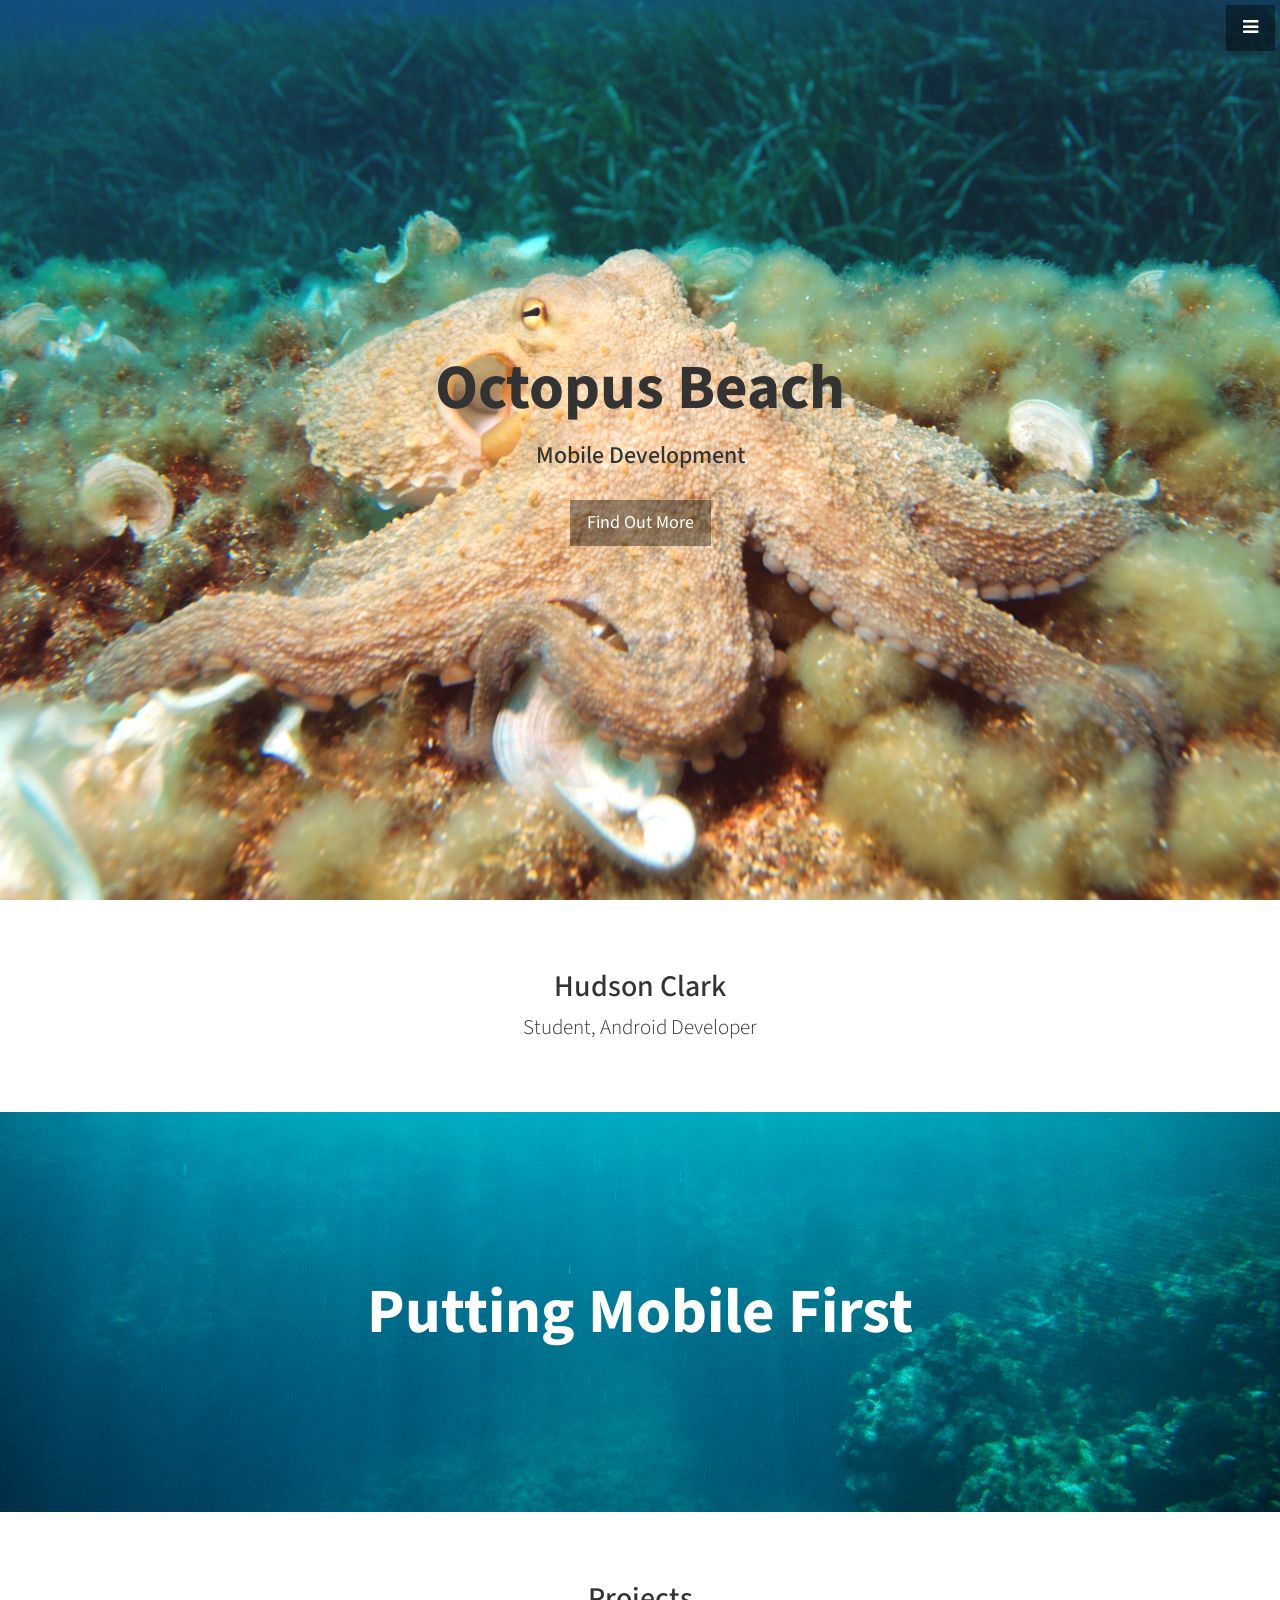
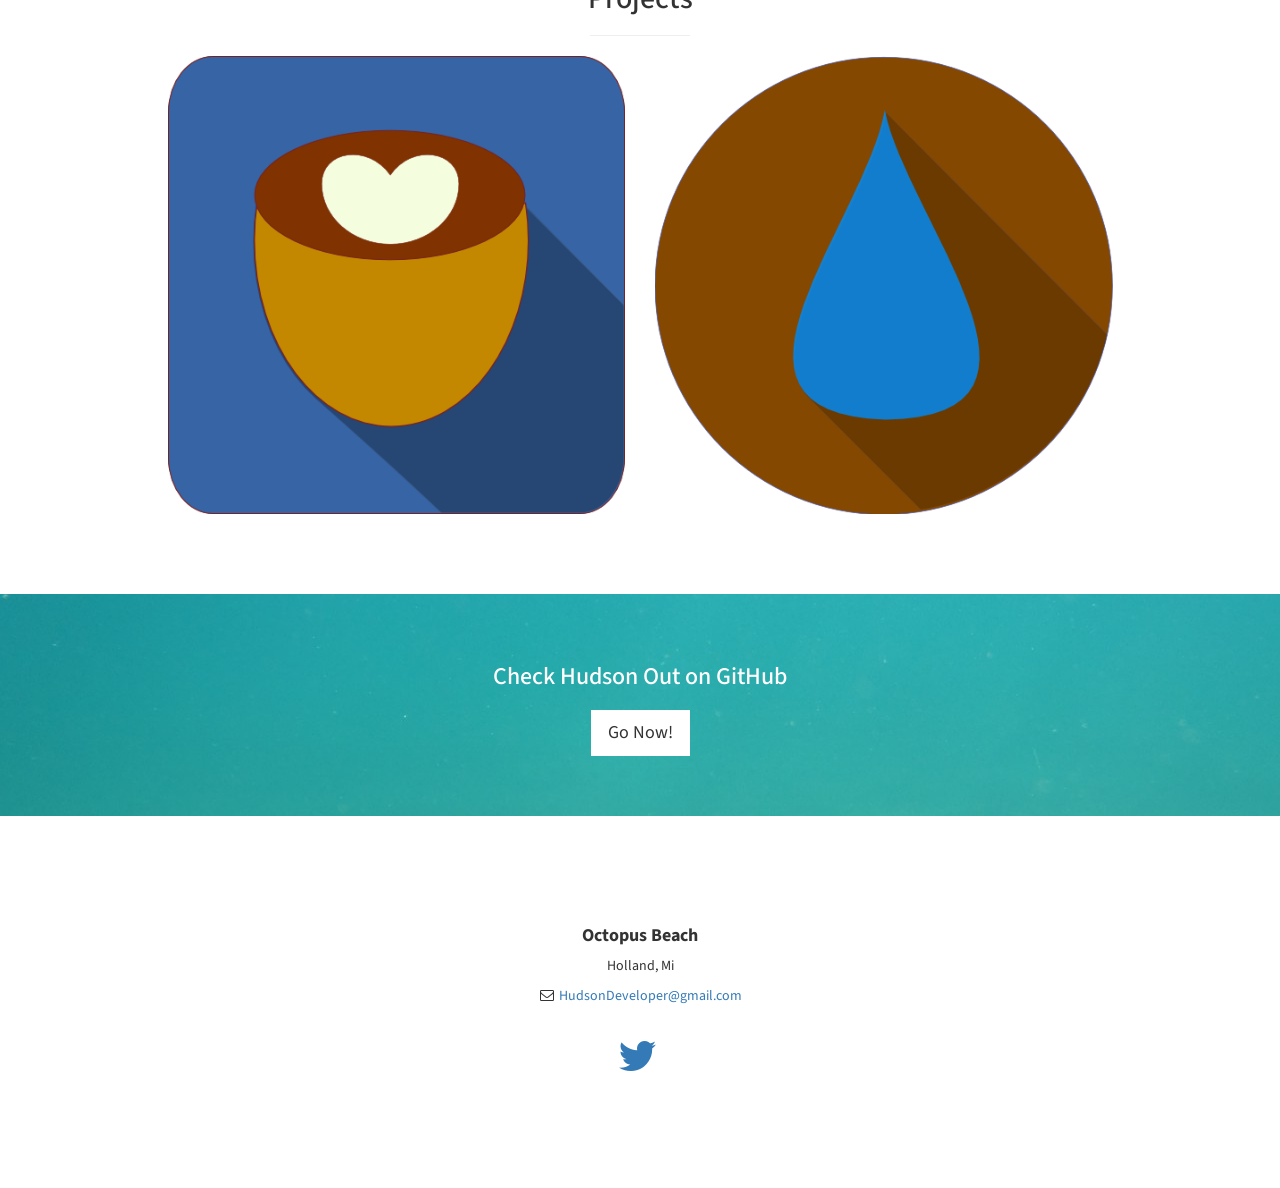
==== index.html @ 4fdb9363 "changed files" ====
<!DOCTYPE html>
<html lang="en">

<head>

    <meta charset="utf-8">
    <meta http-equiv="X-UA-Compatible" content="IE=edge">
    <meta name="viewport" content="width=device-width, initial-scale=1">
    <meta name="description" content="">
    <meta name="author" content="">

    <title>Octopus Beach</title>

    <!-- Bootstrap Core CSS -->
    <link href="css/bootstrap.min.css" rel="stylesheet">

    <!-- Custom CSS -->
    <link href="css/stylish-portfolio.css" rel="stylesheet">

    <!-- Custom Fonts -->
    <link href="font-awesome/css/font-awesome.min.css" rel="stylesheet" type="text/css">
    <link href="http://fonts.googleapis.com/css?family=Source+Sans+Pro:300,400,700,300italic,400italic,700italic" rel="stylesheet" type="text/css">

    <!-- HTML5 Shim and Respond.js IE8 support of HTML5 elements and media queries -->
    <!-- WARNING: Respond.js doesn't work if you view the page via file:// -->
    <!--[if lt IE 9]>
        <script src="https://oss.maxcdn.com/libs/html5shiv/3.7.0/html5shiv.js"></script>
        <script src="https://oss.maxcdn.com/libs/respond.js/1.4.2/respond.min.js"></script>
    <![endif]-->

</head>

<body>

    <!-- Navigation -->
    <a id="menu-toggle" href="#" class="btn btn-dark btn-lg toggle"><i class="fa fa-bars"></i></a>
    <nav id="sidebar-wrapper">
        <ul class="sidebar-nav">
            <a id="menu-close" href="#" class="btn btn-light btn-lg pull-right toggle"><i class="fa fa-times"></i></a>
            <li class="sidebar-brand">
                <a href="#top"  onclick = $("#menu-close").click(); >Octopus Beach</a>
            </li>
            <li>
                <a href="#top" onclick = $("#menu-close").click(); >Home</a>
            </li>
            <li>
                <a href="#about" onclick = $("#menu-close").click(); >About</a>
            </li>
            <li>
                <a href="#portfolio" onclick = $("#menu-close").click(); >Projects</a>
            </li>
            <li>
                <a href="#contact" onclick = $("#menu-close").click(); >Contact</a>
            </li>
        </ul>
    </nav>

    <!-- Header -->
    <header id="top" class="header">
        <div class="text-vertical-center">
            <h1>Octopus Beach</h1>
            <h3>Mobile Development</h3>
            <br>
            <a href="#about" class="btn btn-dark btn-lg">Find Out More</a>
        </div>
    </header>

    <!-- About -->
    <section id="about" class="about">
        <div class="container">
            <div class="row">
                <div class="col-lg-12 text-center">
                    <h2>Hudson Clark</h2>
                    <p class="lead">Student, Android Developer</p>
                </div>
            </div>
            <!-- /.row -->
        </div>
        <!-- /.container -->
    </section>

    <!-- Callout -->
    <aside class="callout">
        <div class="text-vertical-center">
            <h1>Putting Mobile First</h1>
        </div>
    </aside>

    <!-- Portfolio -->
    <section id="portfolio" class="portfolio">
        <div class="container">
            <div class="row">
                <div class="col-lg-10 col-lg-offset-1 text-center">
                    <h2>Projects</h2>
                    <hr class="small">
                    <div class="row">
                        <div class="col-md-6">
                            <div class="portfolio-item">
                                <a href="#">
                                    <img class="img-portfolio img-responsive" src="img/hires.png">
                                </a>
                            </div>
                        </div>
                        <div class="col-md-6">
                            <div class="portfolio-item">
                                <a href="#">
                                    <img class="img-portfolio img-responsive" src="img/pop_hires.png">
                                </a>
                            </div>
                        </div>
                    </div>
                </div>
            </div>
        </div>
    </section>

    <!-- Call to Action -->
    <aside class="call-to-action bg-primary">
        <div class="container">
            <div class="row">
                <div class="col-lg-12 text-center">
                    <h3>Check Hudson Out on GitHub</h3>
                    <a href="http://github.com/hudson49423" class="btn btn-lg btn-light">Go Now!</a>
                </div>
            </div>
        </div>
    </aside>

    <!-- Footer -->
    <footer>
        <div class="container">
            <div class="row">
                <div class="col-lg-10 col-lg-offset-1 text-center">
                    <h4><strong>Octopus Beach</strong>
                    </h4>
                    <p>Holland, Mi</p>
                    <ul class="list-unstyled">
                        <li><i class="fa fa-envelope-o fa-fw"></i>  <a href="mailto:hudsondeveloper@gmail.com">HudsonDeveloper@gmail.com</a>
                        </li>
                    </ul>
                    <br>
                    <ul class="list-inline">
                        <li>
                            <a href="#"><i class="fa fa-twitter fa-fw fa-3x"></i></a>
                        </li>
                    </ul>
                </div>
            </div>
        </div>
    </footer>

    <!-- jQuery -->
    <script src="js/jquery.js"></script>

    <!-- Bootstrap Core JavaScript -->
    <script src="js/bootstrap.min.js"></script>

    <!-- Custom Theme JavaScript -->
    <script>
    // Closes the sidebar menu
    $("#menu-close").click(function(e) {
        e.preventDefault();
        $("#sidebar-wrapper").toggleClass("active");
    });

    // Opens the sidebar menu
    $("#menu-toggle").click(function(e) {
        e.preventDefault();
        $("#sidebar-wrapper").toggleClass("active");
    });

    // Scrolls to the selected menu item on the page
    $(function() {
        $('a[href*=#]:not([href=#])').click(function() {
            if (location.pathname.replace(/^\//, '') == this.pathname.replace(/^\//, '') || location.hostname == this.hostname) {

                var target = $(this.hash);
                target = target.length ? target : $('[name=' + this.hash.slice(1) + ']');
                if (target.length) {
                    $('html,body').animate({
                        scrollTop: target.offset().top
                    }, 1000);
                    return false;
                }
            }
        });
    });
    </script>

</body>

</html>
---- css/stylish-portfolio.css ----
/*!
 * Start Bootstrap - Stylish Portfolio Bootstrap Theme (http://startbootstrap.com)
 * Code licensed under the Apache License v2.0.
 * For details, see http://www.apache.org/licenses/LICENSE-2.0.
 */

/* Global Styles */

html,
body {
    width: 100%;
    height: 100%;
}

body {
    font-family: "Source Sans Pro","Helvetica Neue",Helvetica,Arial,sans-serif;
}

.text-vertical-center {
    display: table-cell;
    text-align: center;
    vertical-align: middle;
}

.text-vertical-center h1 {
    margin: 0;
    padding: 0;
    font-size: 4.5em;
    font-weight: 700;
}

/* Custom Button Styles */

.btn-dark {
    border-radius: 0;
    color: #fff;
    background-color: rgba(0,0,0,0.4);
}

.btn-dark:hover,
.btn-dark:focus,
.btn-dark:active {
    color: #fff;
    background-color: rgba(0,0,0,0.7);
}

.btn-light {
    border-radius: 0;
    color: #333;
    background-color: rgb(255,255,255);
}

.btn-light:hover,
.btn-light:focus,
.btn-light:active {
    color: #333;
    background-color: rgba(255,255,255,0.8);
}

/* Custom Horizontal Rule */

hr.small {
    max-width: 100px;
}

/* Side Menu */

#sidebar-wrapper {
    z-index: 1000;
    position: fixed;
    right: 0;
    width: 250px;
    height: 100%;
    margin-right: -250px;
    overflow-y: auto;
    background: #222;
    -webkit-transition: all 0.4s ease 0s;
    -moz-transition: all 0.4s ease 0s;
    -ms-transition: all 0.4s ease 0s;
    -o-transition: all 0.4s ease 0s;
    transition: all 0.4s ease 0s;
}

.sidebar-nav {
    position: absolute;
    top: 0;
    width: 250px;
    margin: 0;
    padding: 0;
    list-style: none;
}

.sidebar-nav li {
    text-indent: 20px;
    line-height: 40px;
}

.sidebar-nav li a {
    display: block;
    text-decoration: none;
    color: #999;
}

.sidebar-nav li a:hover {
    text-decoration: none;
    color: #fff;
    background: rgba(255,255,255,0.2);
}

.sidebar-nav li a:active,
.sidebar-nav li a:focus {
    text-decoration: none;
}

.sidebar-nav > .sidebar-brand {
    height: 55px;
    font-size: 18px;
    line-height: 55px;
}

.sidebar-nav > .sidebar-brand a {
    color: #999;
}

.sidebar-nav > .sidebar-brand a:hover {
    color: #fff;
    background: none;
}

#menu-toggle {
    z-index: 1;
    position: fixed;
    top: 0;
    right: 0;
}

#sidebar-wrapper.active {
    right: 250px;
    width: 250px;
    -webkit-transition: all 0.4s ease 0s;
    -moz-transition: all 0.4s ease 0s;
    -ms-transition: all 0.4s ease 0s;
    -o-transition: all 0.4s ease 0s;
    transition: all 0.4s ease 0s;
}

.toggle {
    margin: 5px 5px 0 0;
}

/* Header */

.header {
    display: table;
    position: relative;
    width: 100%;
    height: 100%;
    background: url(../img/octopus.jpg) no-repeat center center scroll;
    -webkit-background-size: cover;
    -moz-background-size: cover;
    background-size: cover;
    -o-background-size: cover;
}

/* About */

.about {
    padding: 50px 0;
}


/* Callout */

.callout {
    display: table;
    width: 100%;
    height: 400px;
    color: #fff;
    background: url(../img/underwater.jpg) no-repeat center center scroll;
    -webkit-background-size: cover;
    -moz-background-size: cover;
    background-size: cover;
    -o-background-size: cover;
}

/* Portfolio */

.portfolio {
    padding: 50px 0;
}

.portfolio-item {
    margin-bottom: 30px;
}

.img-portfolio {
    margin: 0 auto;
}

.img-portfolio:hover {
    opacity: 0.8;
}

/* Call to Action */

.call-to-action {
    padding: 50px 0;
    background: url(../img/deep-dea.jpg) no-repeat center center scroll;
    -webkit-background-size: cover;
    -moz-background-size: cover;
    background-size: cover;
    -o-background-size: cover;
}

.call-to-action .btn {
    margin: 10px;
}


/* Footer */

footer {
    padding: 100px 0;
}
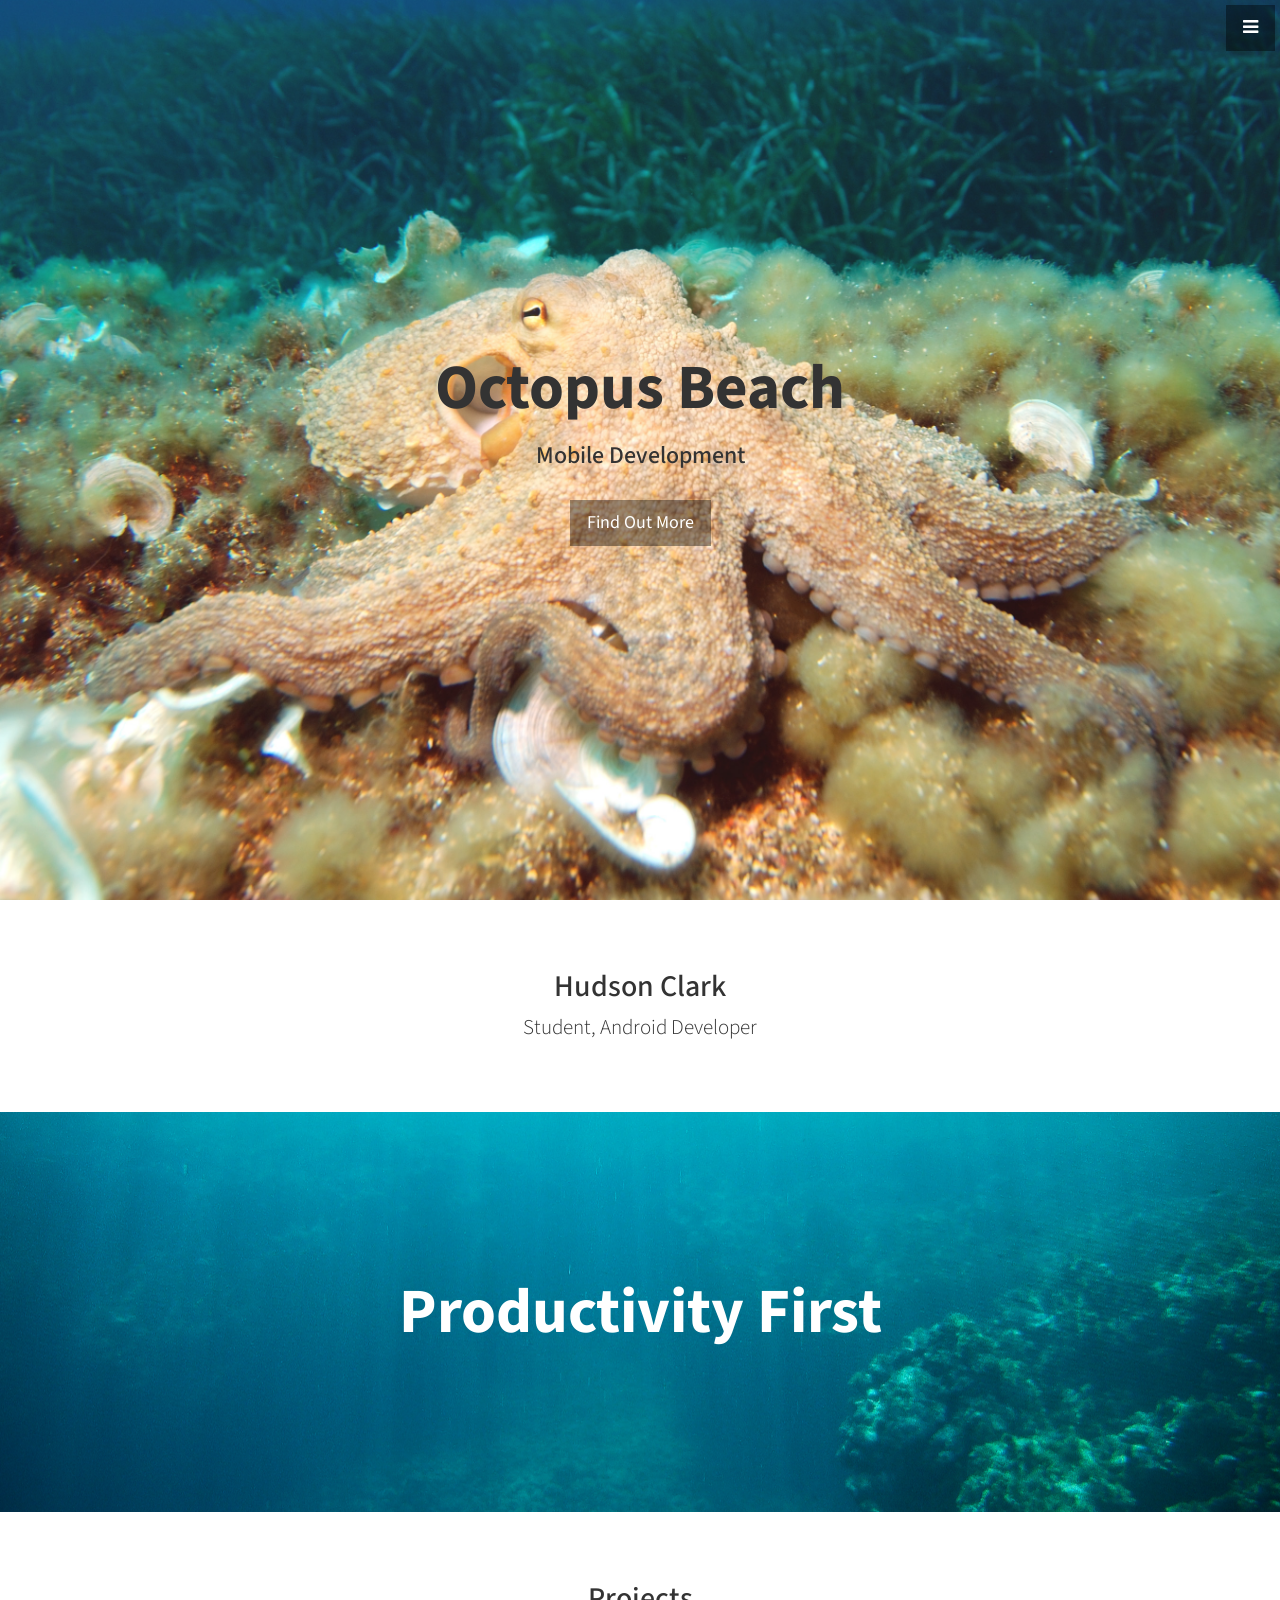
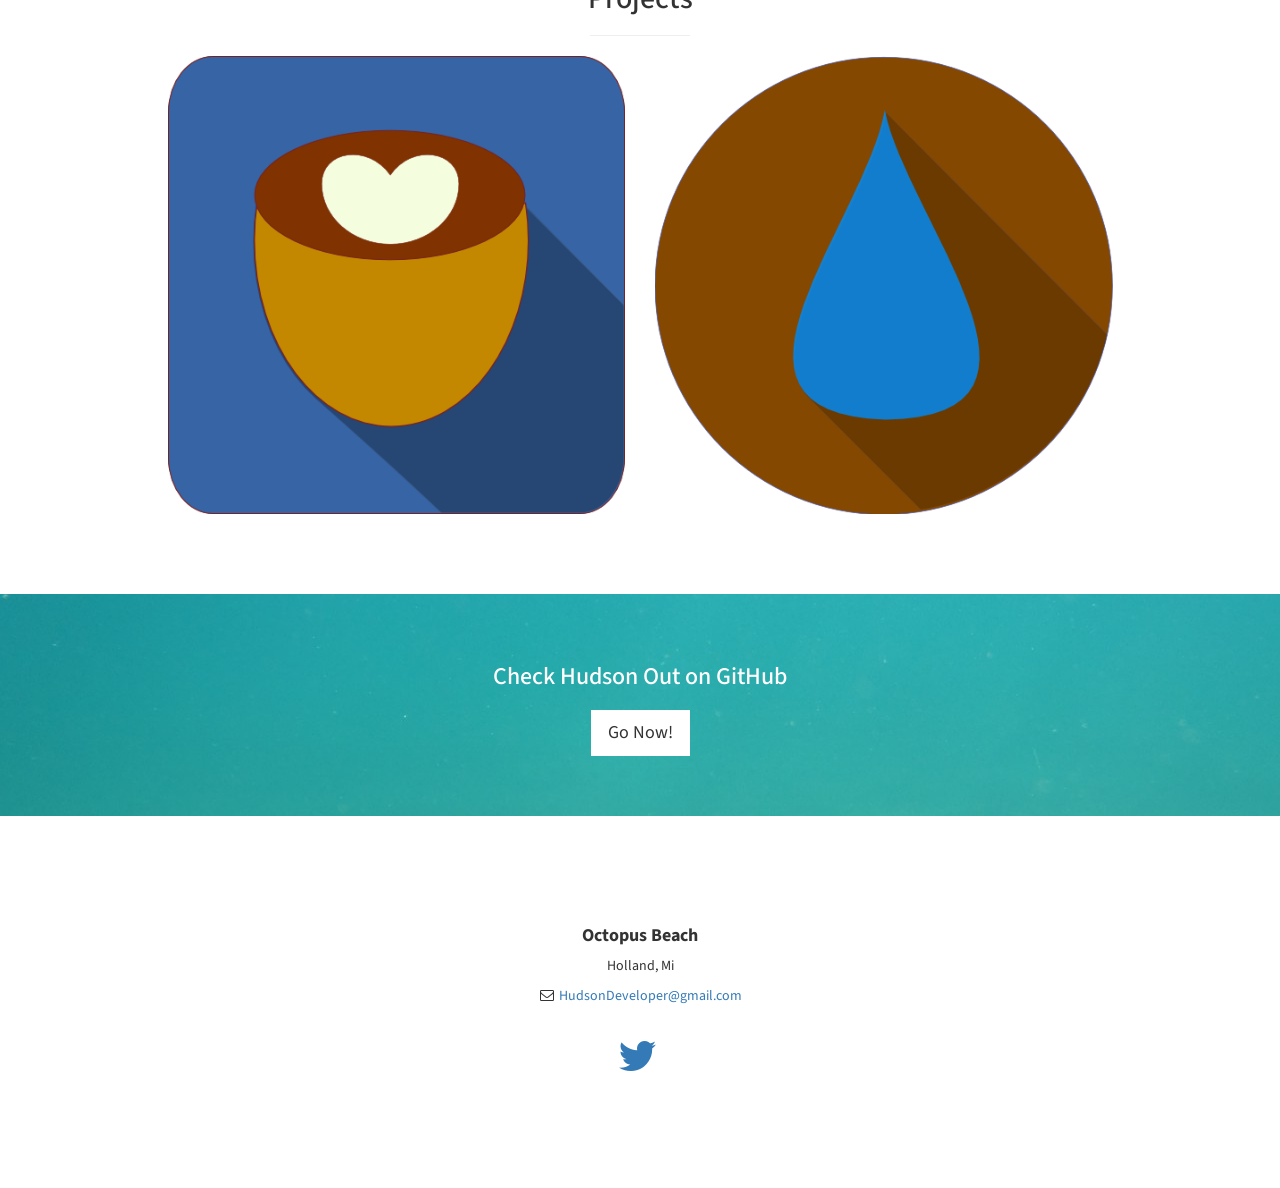
==== commit 3ce81feb: "added links" ====
--- a/index.html
+++ b/index.html
@@ -82,7 +82,7 @@
     <!-- Callout -->
     <aside class="callout">
         <div class="text-vertical-center">
-            <h1>Putting Mobile First</h1>
+            <h1>Productivity First</h1>
         </div>
     </aside>
 
@@ -96,14 +96,14 @@
                     <div class="row">
                         <div class="col-md-6">
                             <div class="portfolio-item">
-                                <a href="#">
+                                <a href="https://github.com/Hudson49423/espressolog">
                                     <img class="img-portfolio img-responsive" src="img/hires.png">
                                 </a>
                             </div>
                         </div>
                         <div class="col-md-6">
                             <div class="portfolio-item">
-                                <a href="#">
+                                <a href="https://github.com/Hudson49423/pouroverplus">
                                     <img class="img-portfolio img-responsive" src="img/pop_hires.png">
                                 </a>
                             </div>
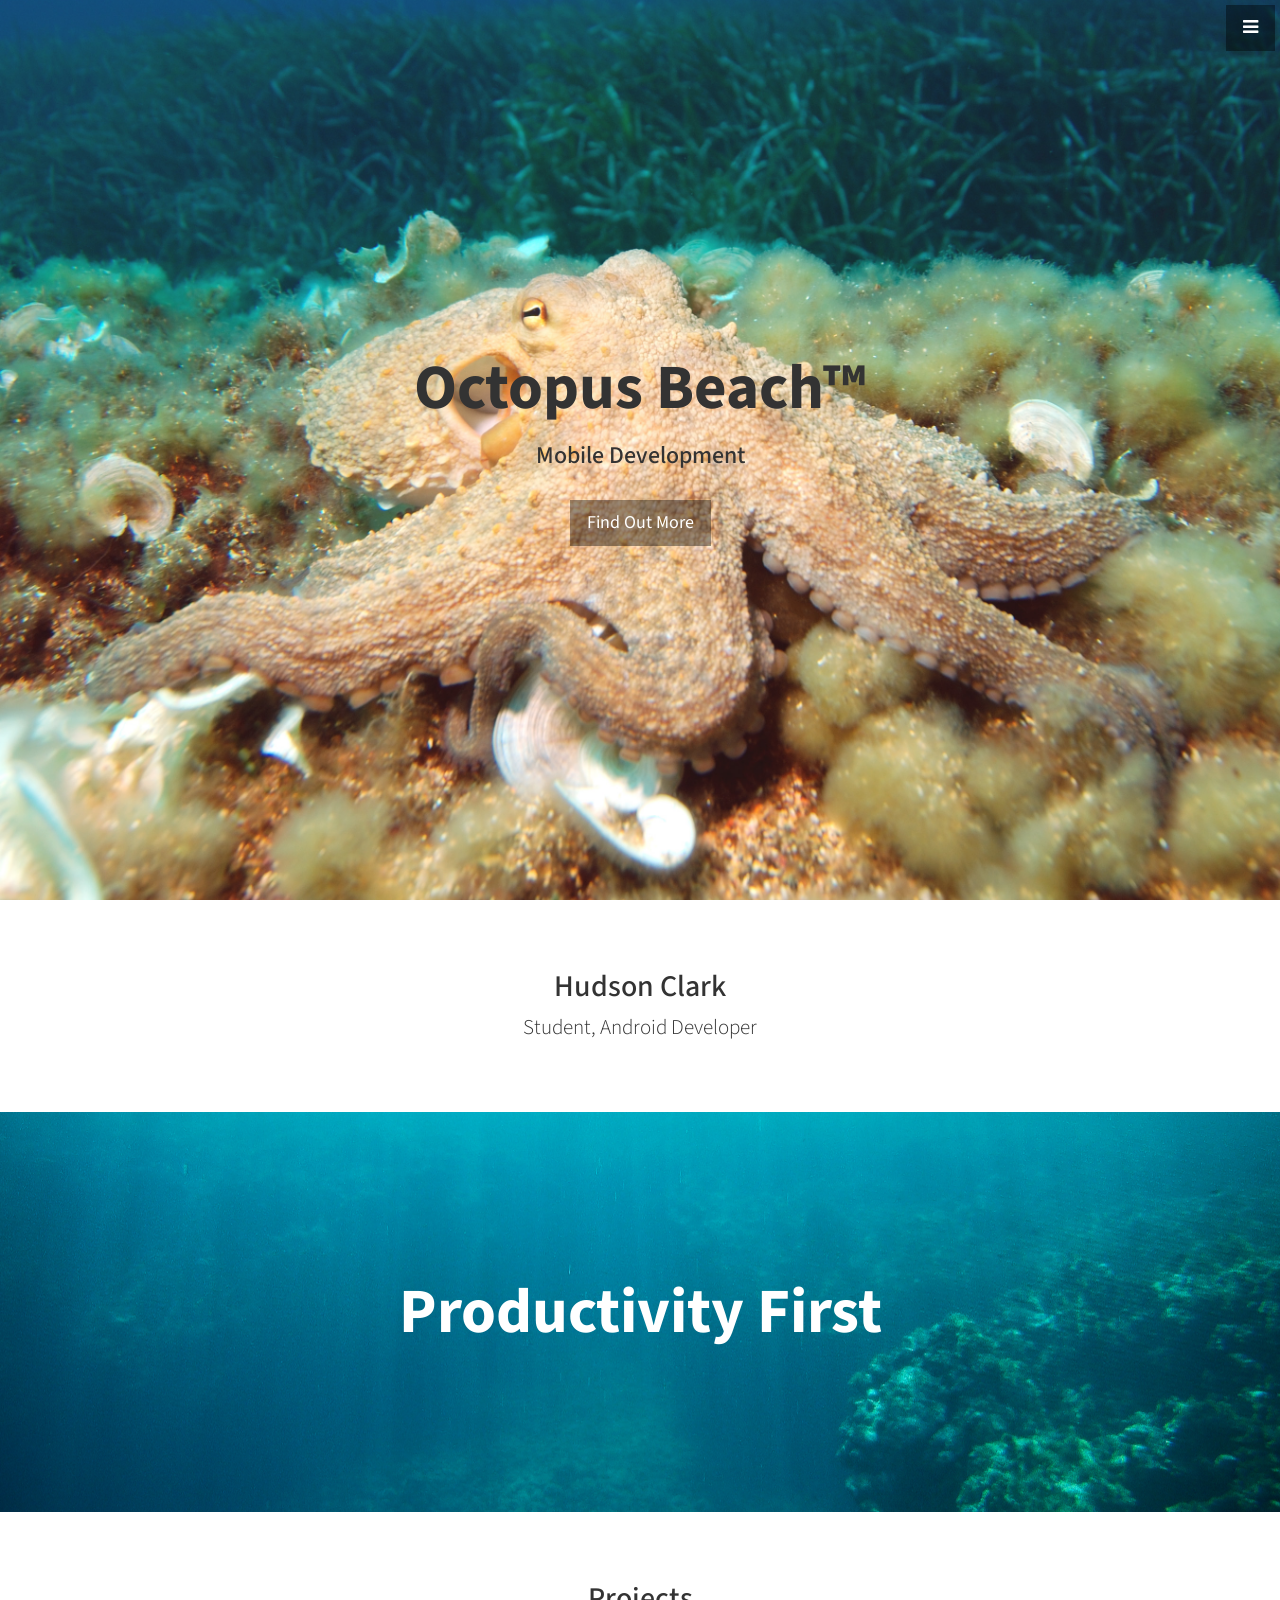
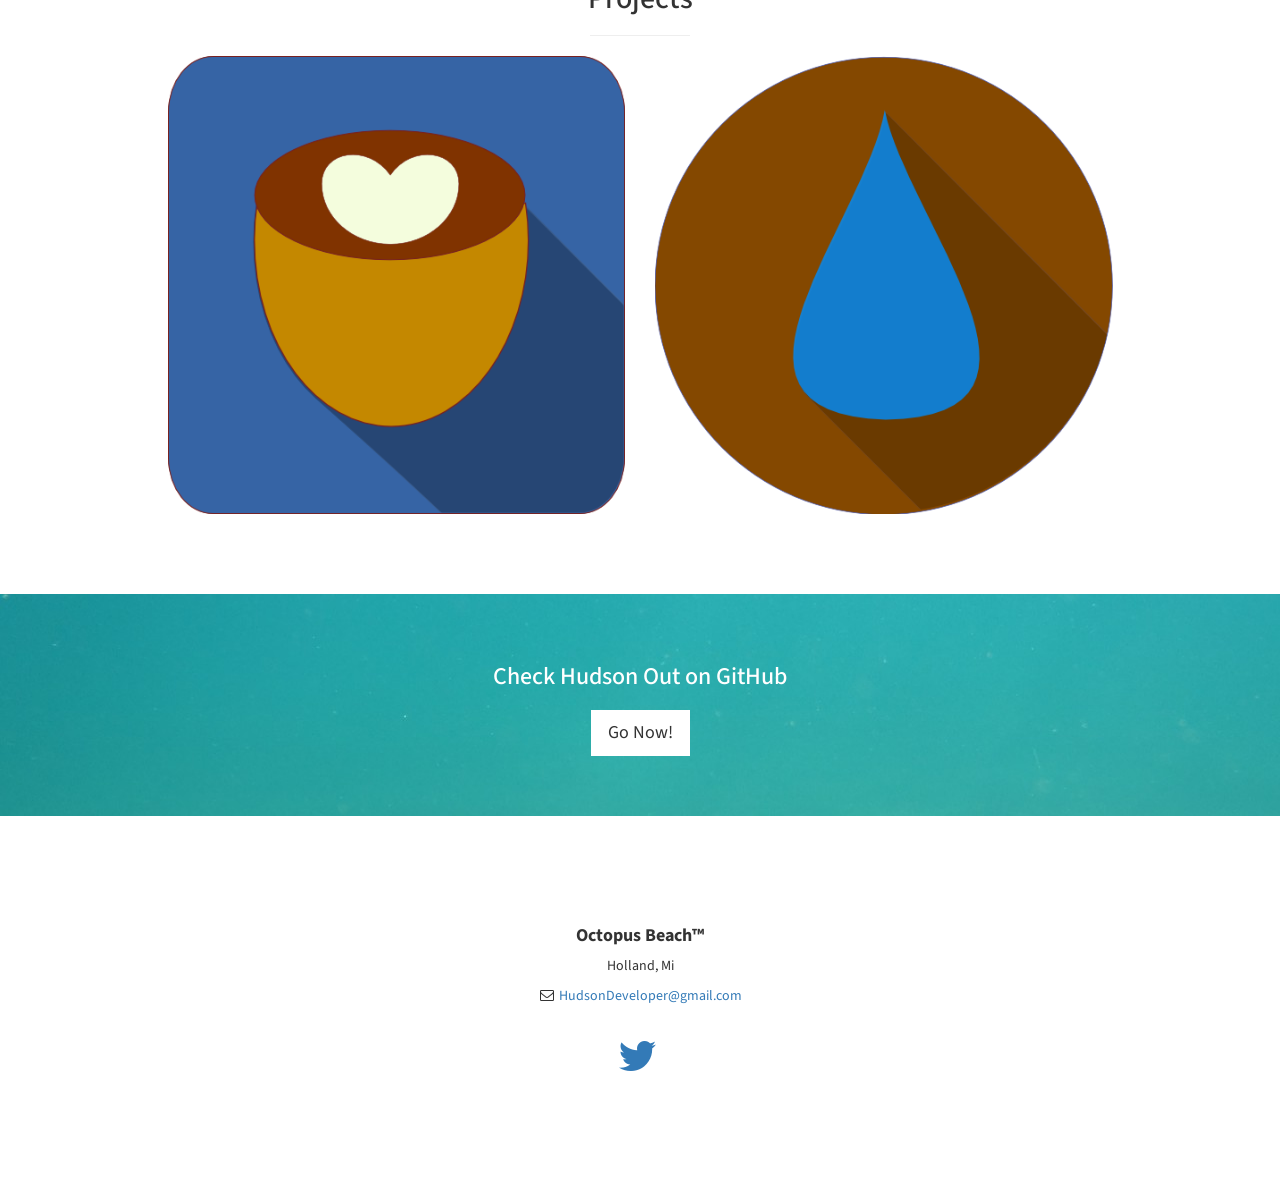
==== commit 35a8ac1d: "added ™ to Octopus Beach" ====
--- a/index.html
+++ b/index.html
@@ -9,7 +9,7 @@
     <meta name="description" content="">
     <meta name="author" content="">
 
-    <title>Octopus Beach</title>
+    <title>Octopus Beach™</title>
 
     <!-- Bootstrap Core CSS -->
     <link href="css/bootstrap.min.css" rel="stylesheet">
@@ -38,7 +38,7 @@
         <ul class="sidebar-nav">
             <a id="menu-close" href="#" class="btn btn-light btn-lg pull-right toggle"><i class="fa fa-times"></i></a>
             <li class="sidebar-brand">
-                <a href="#top"  onclick = $("#menu-close").click(); >Octopus Beach</a>
+                <a href="#top"  onclick = $("#menu-close").click(); >Octopus Beach™</a>
             </li>
             <li>
                 <a href="#top" onclick = $("#menu-close").click(); >Home</a>
@@ -58,7 +58,7 @@
     <!-- Header -->
     <header id="top" class="header">
         <div class="text-vertical-center">
-            <h1>Octopus Beach</h1>
+            <h1>Octopus Beach™</h1>
             <h3>Mobile Development</h3>
             <br>
             <a href="#about" class="btn btn-dark btn-lg">Find Out More</a>
@@ -128,10 +128,11 @@
 
     <!-- Footer -->
     <footer>
+        <section id="contact">
         <div class="container">
             <div class="row">
                 <div class="col-lg-10 col-lg-offset-1 text-center">
-                    <h4><strong>Octopus Beach</strong>
+                    <h4><strong>Octopus Beach™</strong>
                     </h4>
                     <p>Holland, Mi</p>
                     <ul class="list-unstyled">
@@ -147,6 +148,7 @@
                 </div>
             </div>
         </div>
+        </section>
     </footer>
 
     <!-- jQuery -->
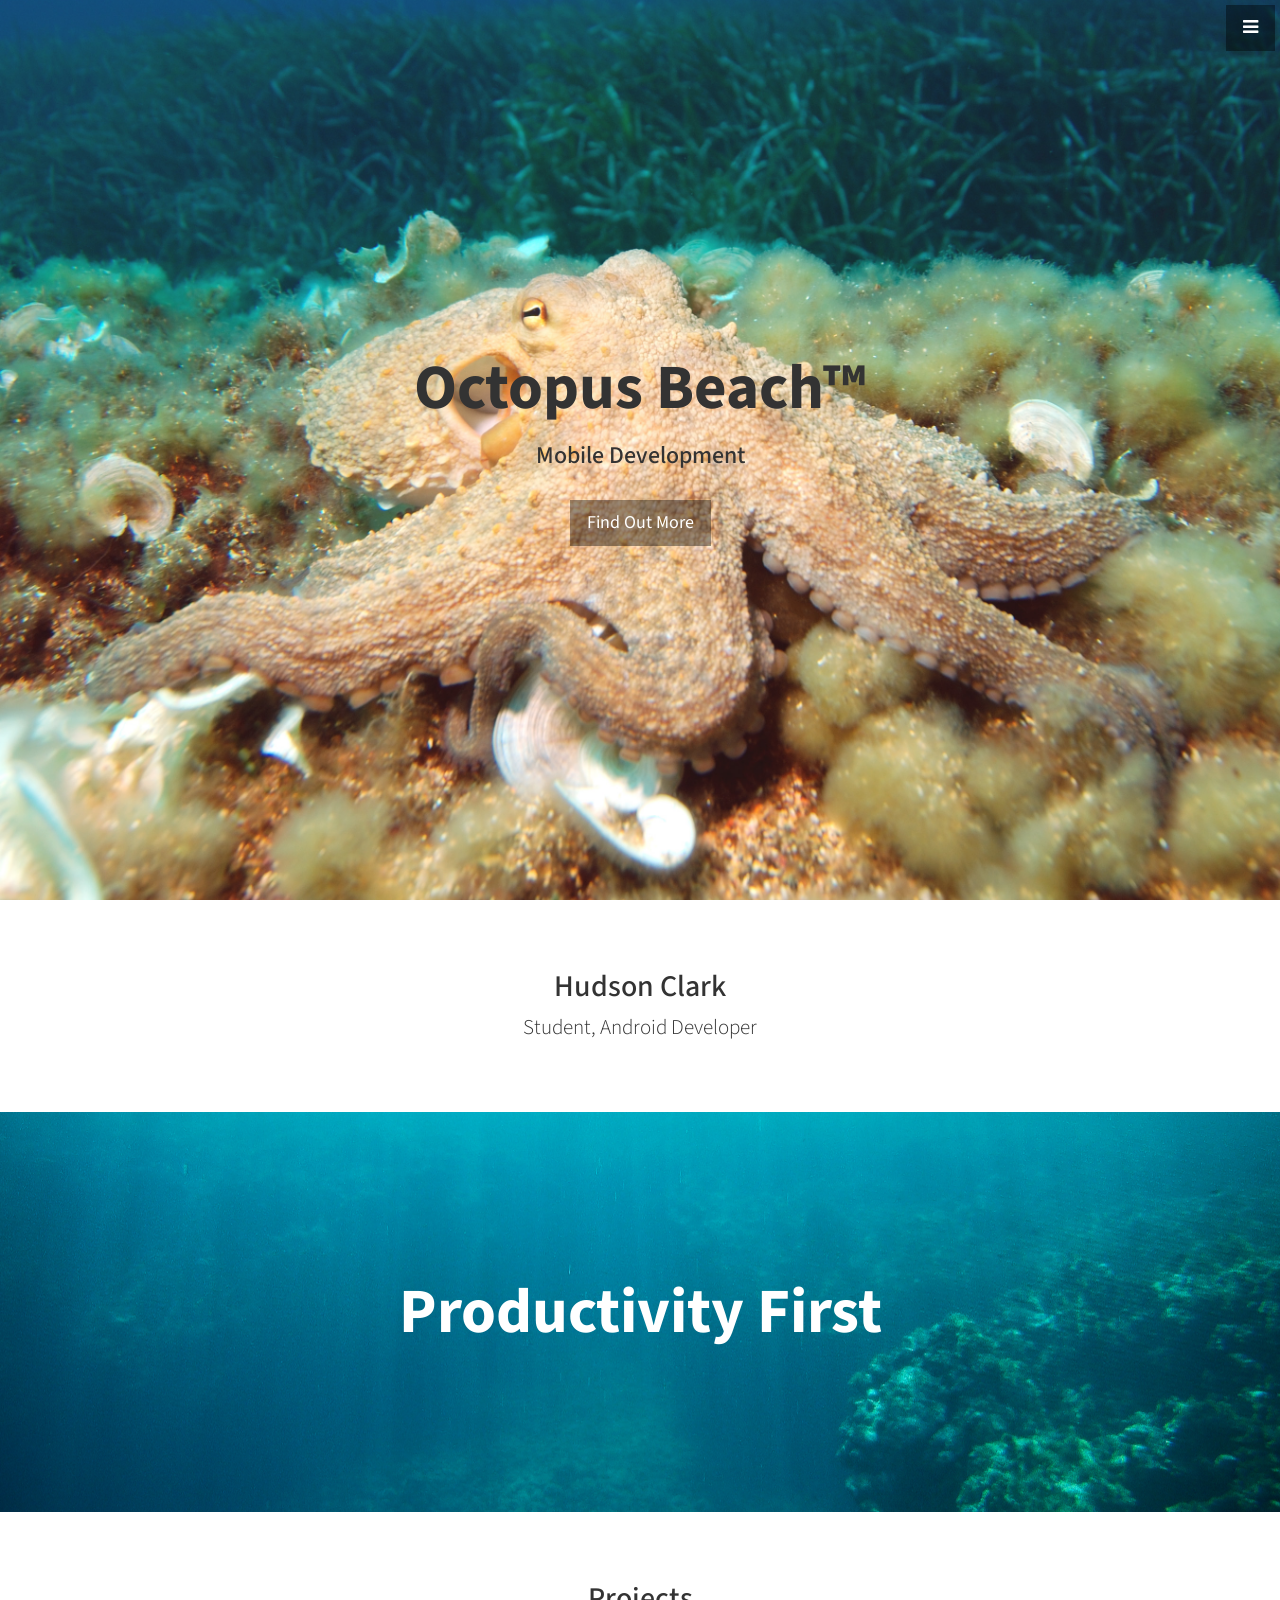
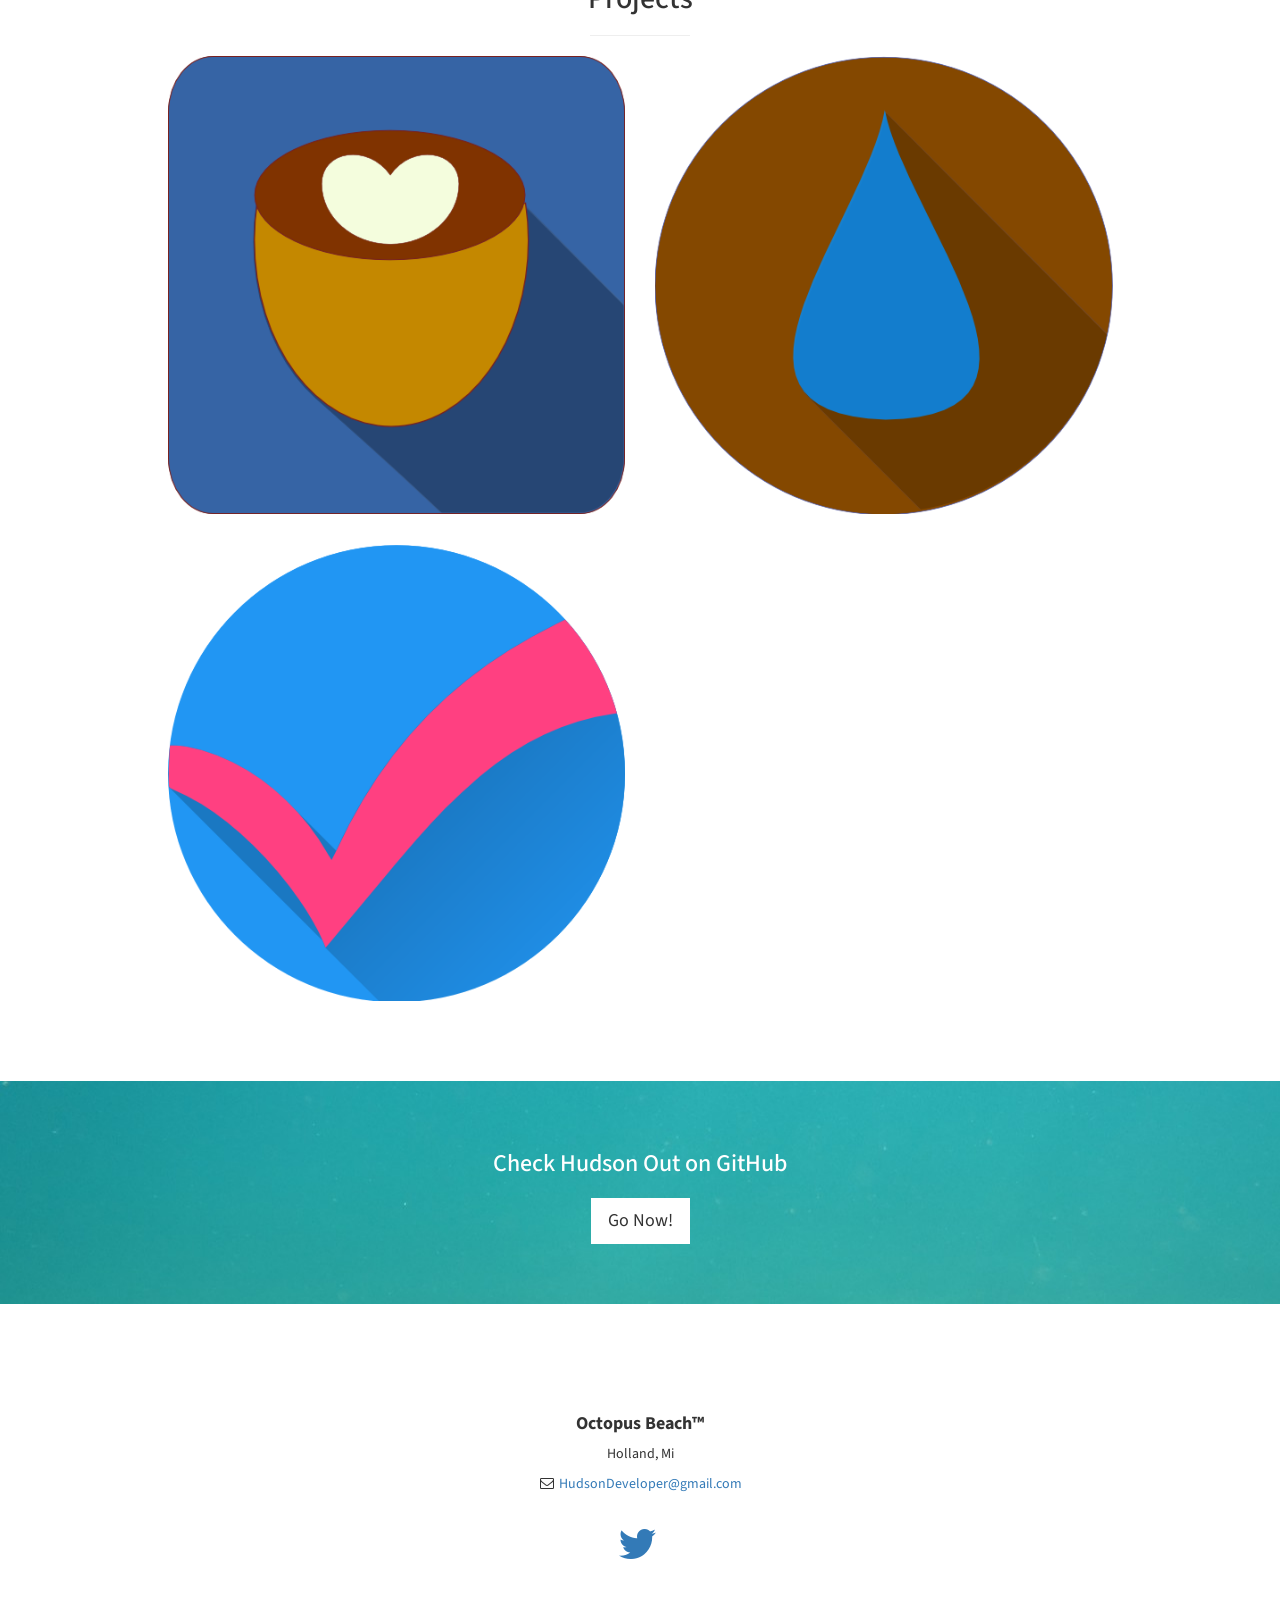
==== commit fd67d364: "added restassured" ====
--- a/index.html
+++ b/index.html
@@ -108,6 +108,13 @@
                                 </a>
                             </div>
                         </div>
+                        <div class="col-md-6">
+                            <div class="portfolio-item">
+                                <a href="https://github.com/Hudson49423/restassured">
+                                    <img class="img-portfolio img-responsive" src="img/restassured.png">
+                                </a>
+                            </div>
+                        </div>
                     </div>
                 </div>
             </div>
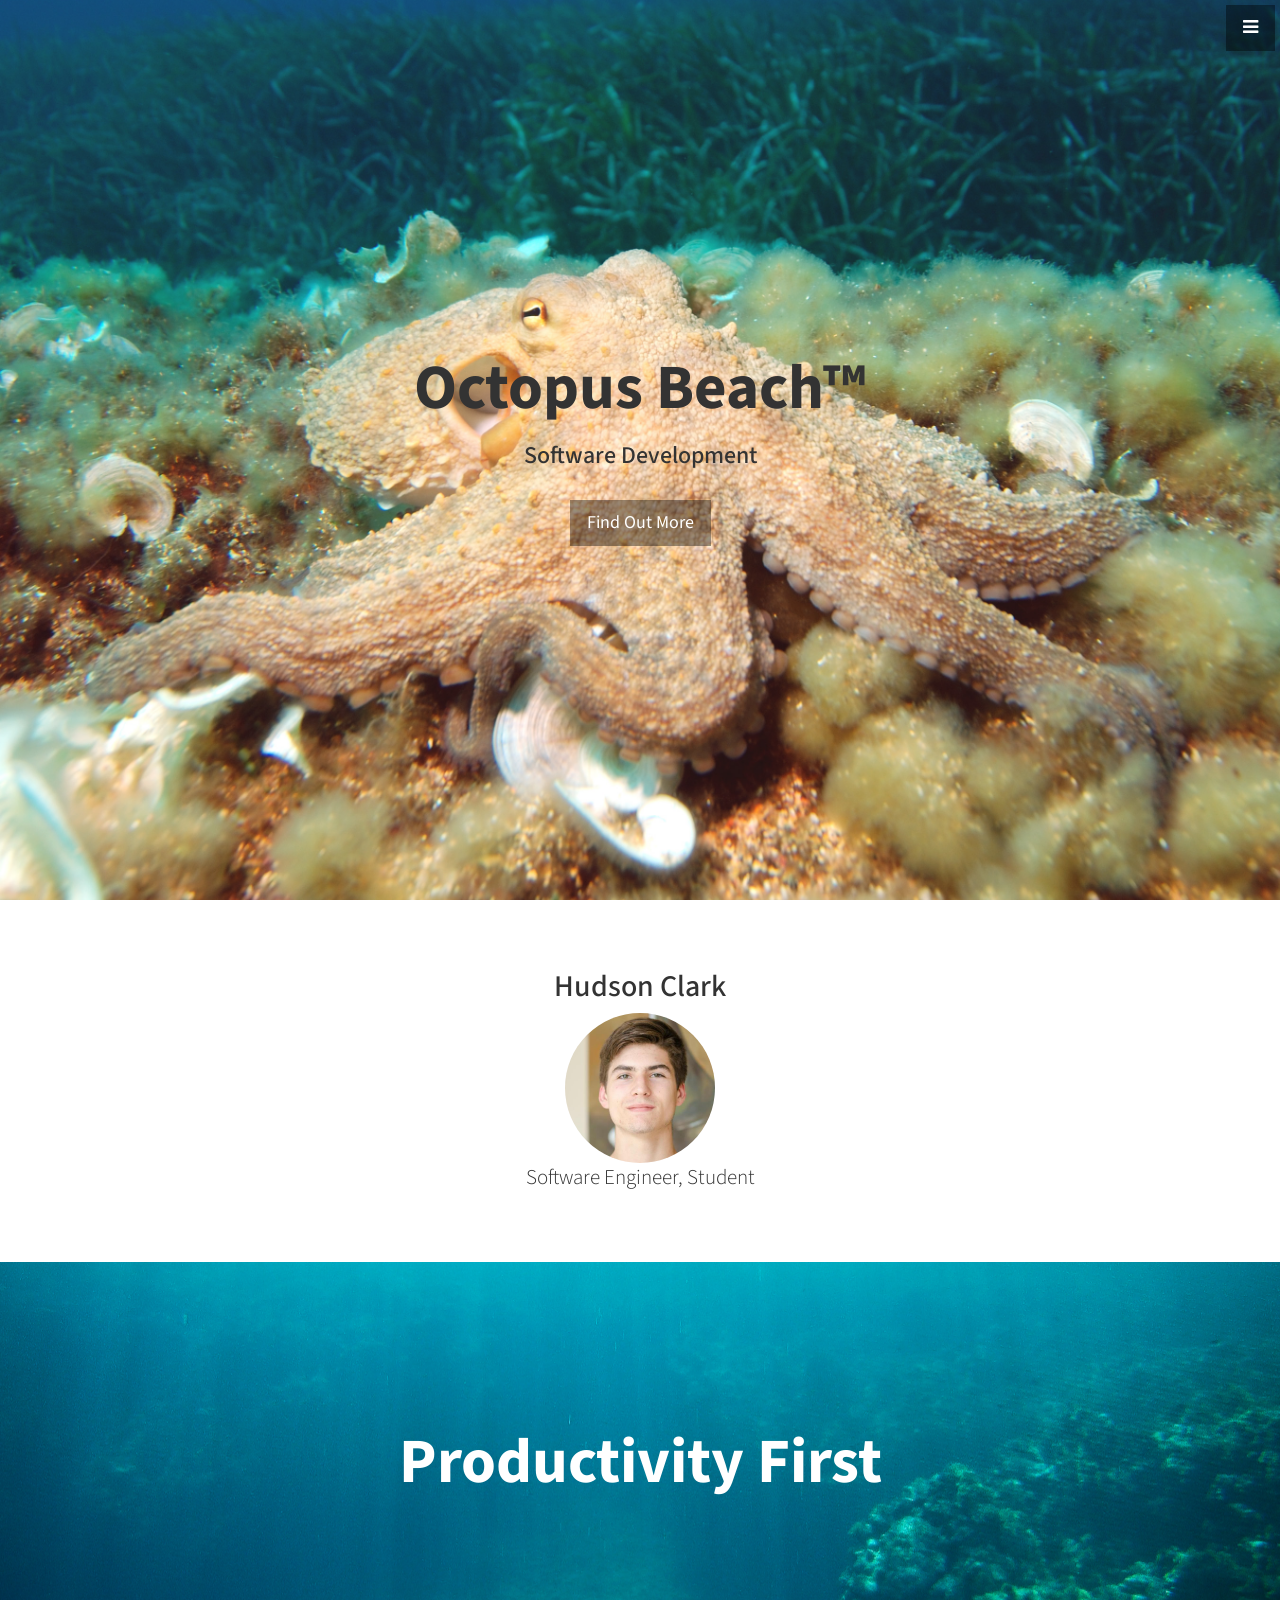
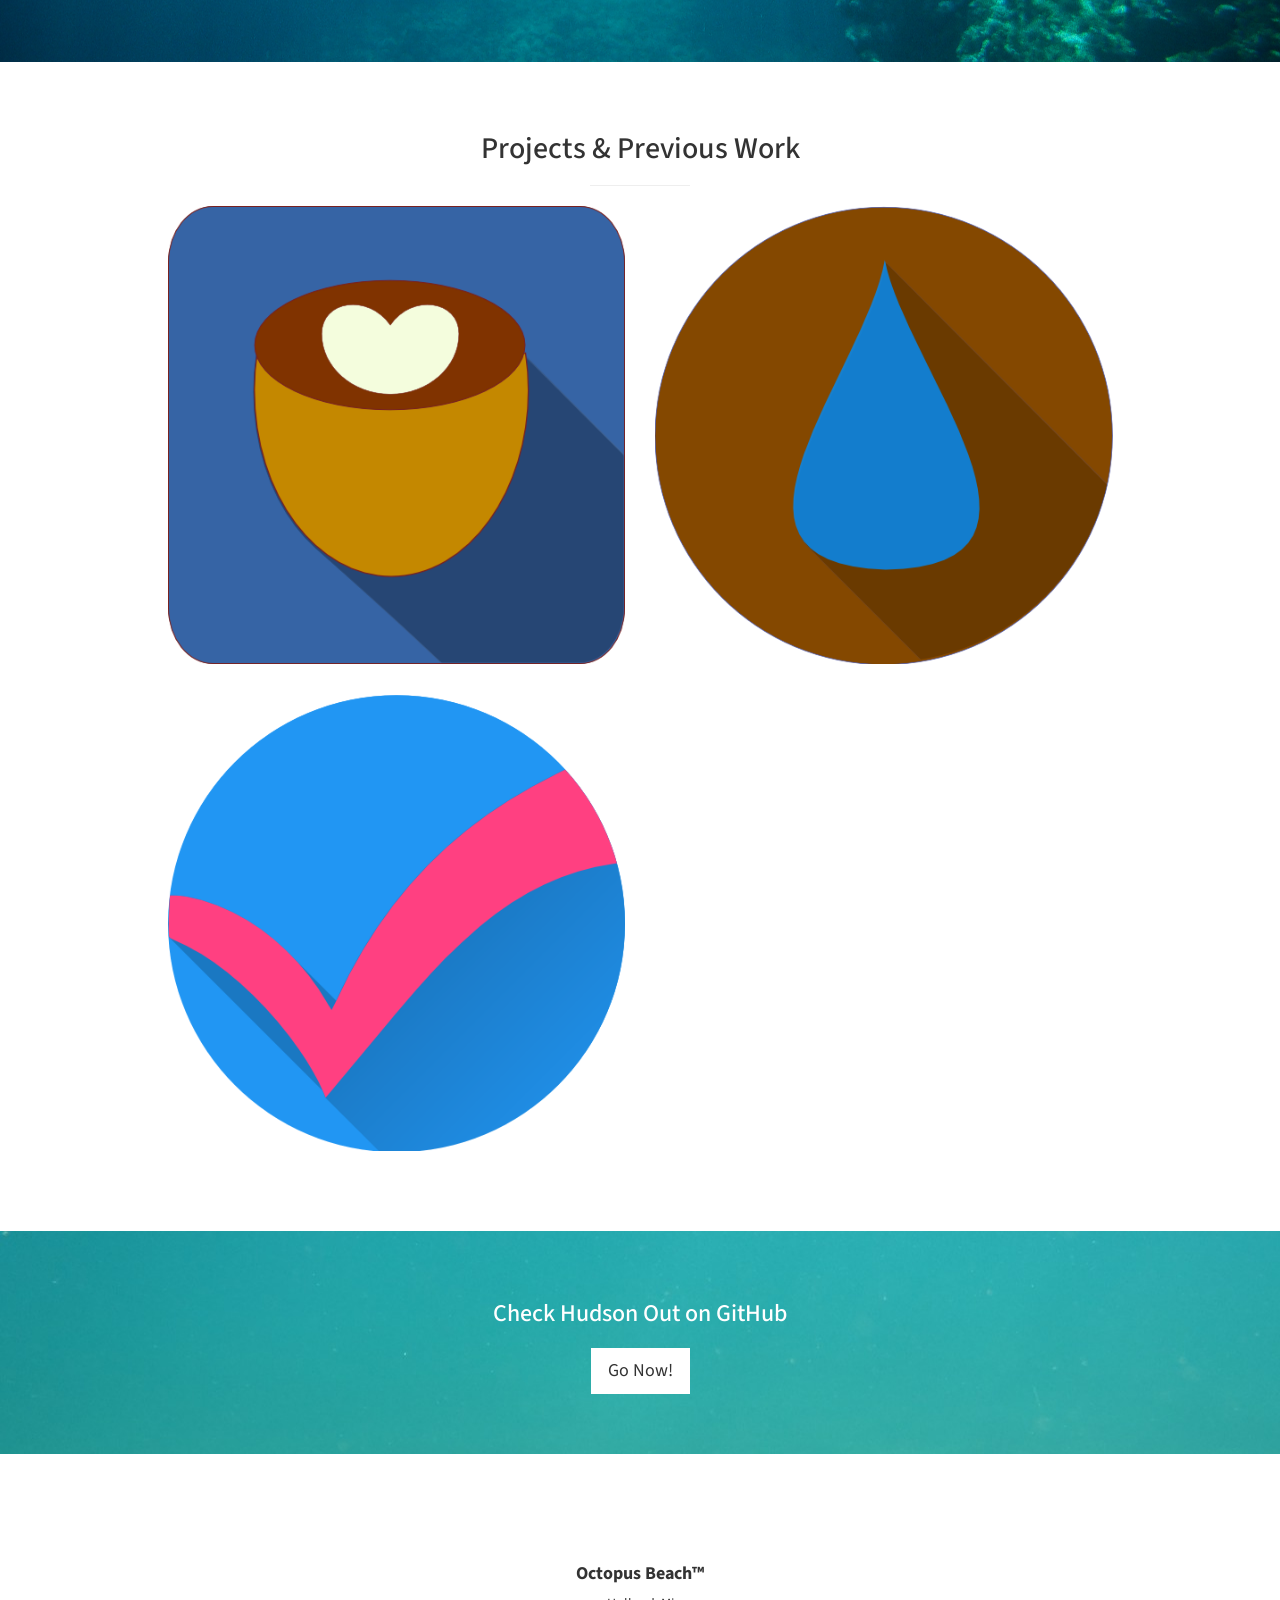
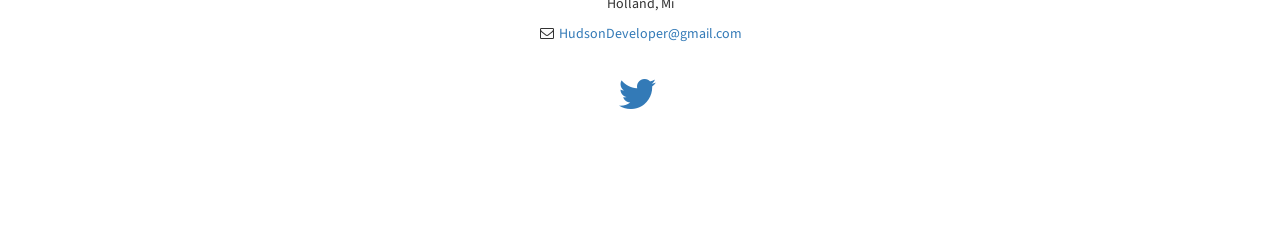
==== commit 8b40ebde: "Added me and update of services" ====
--- a/index.html
+++ b/index.html
@@ -1,7 +1,7 @@
 <!DOCTYPE html>
 <html lang="en">
 
-<head>
+  <head>
 
     <meta charset="utf-8">
     <meta http-equiv="X-UA-Compatible" content="IE=edge">
@@ -24,138 +24,140 @@
     <!-- HTML5 Shim and Respond.js IE8 support of HTML5 elements and media queries -->
     <!-- WARNING: Respond.js doesn't work if you view the page via file:// -->
     <!--[if lt IE 9]>
-        <script src="https://oss.maxcdn.com/libs/html5shiv/3.7.0/html5shiv.js"></script>
-        <script src="https://oss.maxcdn.com/libs/respond.js/1.4.2/respond.min.js"></script>
-    <![endif]-->
-
-</head>
-
-<body>
+      <script src="https://oss.maxcdn.com/libs/html5shiv/3.7.0/html5shiv.js"></script>
+      <script src="https://oss.maxcdn.com/libs/respond.js/1.4.2/respond.min.js"></script>
+      <![endif]-->
+
+  </head>
+
+  <body>
 
     <!-- Navigation -->
     <a id="menu-toggle" href="#" class="btn btn-dark btn-lg toggle"><i class="fa fa-bars"></i></a>
     <nav id="sidebar-wrapper">
-        <ul class="sidebar-nav">
-            <a id="menu-close" href="#" class="btn btn-light btn-lg pull-right toggle"><i class="fa fa-times"></i></a>
-            <li class="sidebar-brand">
-                <a href="#top"  onclick = $("#menu-close").click(); >Octopus Beach™</a>
-            </li>
-            <li>
-                <a href="#top" onclick = $("#menu-close").click(); >Home</a>
-            </li>
-            <li>
-                <a href="#about" onclick = $("#menu-close").click(); >About</a>
-            </li>
-            <li>
-                <a href="#portfolio" onclick = $("#menu-close").click(); >Projects</a>
-            </li>
-            <li>
-                <a href="#contact" onclick = $("#menu-close").click(); >Contact</a>
-            </li>
-        </ul>
+      <ul class="sidebar-nav">
+        <a id="menu-close" href="#" class="btn btn-light btn-lg pull-right toggle"><i class="fa fa-times"></i></a>
+        <li class="sidebar-brand">
+          <a href="#top"  onclick = $("#menu-close").click(); >Octopus Beach™</a>
+        </li>
+        <li>
+          <a href="#top" onclick = $("#menu-close").click(); >Home</a>
+        </li>
+        <li>
+          <a href="#about" onclick = $("#menu-close").click(); >About</a>
+        </li>
+        <li>
+          <a href="#portfolio" onclick = $("#menu-close").click(); >Projects & Previous Work</a>
+        </li>
+        <li>
+          <a href="#contact" onclick = $("#menu-close").click(); >Contact</a>
+        </li>
+      </ul>
     </nav>
 
     <!-- Header -->
     <header id="top" class="header">
-        <div class="text-vertical-center">
-            <h1>Octopus Beach™</h1>
-            <h3>Mobile Development</h3>
-            <br>
-            <a href="#about" class="btn btn-dark btn-lg">Find Out More</a>
-        </div>
+      <div class="text-vertical-center">
+        <h1>Octopus Beach™</h1>
+        <h3>Software Development</h3>
+        <br>
+        <a href="#about" class="btn btn-dark btn-lg">Find Out More</a>
+      </div>
     </header>
 
     <!-- About -->
     <section id="about" class="about">
-        <div class="container">
-            <div class="row">
-                <div class="col-lg-12 text-center">
-                    <h2>Hudson Clark</h2>
-                    <p class="lead">Student, Android Developer</p>
-                </div>
-            </div>
-            <!-- /.row -->
-        </div>
-        <!-- /.container -->
+      <div class="container">
+        <div class="row">
+          <div class="col-lg-12 text-center">
+            <h2>Hudson Clark</h2>
+            <img id="me" class="img-circle" src="img/me.jpg">
+            <p class="lead">Software Engineer, Student</p> </div>
+        </div>
+      </div>
+      </div>
+      <!-- /.row -->
+      </div>
+      <!-- /.container -->
     </section>
 
     <!-- Callout -->
     <aside class="callout">
-        <div class="text-vertical-center">
-            <h1>Productivity First</h1>
-        </div>
+      <div class="text-vertical-center">
+        <h1>Productivity First</h1>
+      </div>
     </aside>
 
     <!-- Portfolio -->
     <section id="portfolio" class="portfolio">
-        <div class="container">
+      <div class="container">
+        <div class="row">
+          <div class="col-lg-10 col-lg-offset-1 text-center">
+            <h2>Projects & Previous Work</h2>
+            <hr class="small">
             <div class="row">
-                <div class="col-lg-10 col-lg-offset-1 text-center">
-                    <h2>Projects</h2>
-                    <hr class="small">
-                    <div class="row">
-                        <div class="col-md-6">
-                            <div class="portfolio-item">
-                                <a href="https://github.com/Hudson49423/espressolog">
-                                    <img class="img-portfolio img-responsive" src="img/hires.png">
-                                </a>
-                            </div>
-                        </div>
-                        <div class="col-md-6">
-                            <div class="portfolio-item">
-                                <a href="https://github.com/Hudson49423/pouroverplus">
-                                    <img class="img-portfolio img-responsive" src="img/pop_hires.png">
-                                </a>
-                            </div>
-                        </div>
-                        <div class="col-md-6">
-                            <div class="portfolio-item">
-                                <a href="https://github.com/Hudson49423/restassured">
-                                    <img class="img-portfolio img-responsive" src="img/restassured.png">
-                                </a>
-                            </div>
-                        </div>
-                    </div>
+              <div class="col-md-6">
+                <div class="portfolio-item">
+                  <a href="https://github.com/Hudson49423/espressolog">
+                    <img class="img-portfolio img-responsive" src="img/hires.png">
+                  </a>
                 </div>
+              </div>
+              <div class="col-md-6">
+                <div class="portfolio-item">
+                  <a href="https://github.com/Hudson49423/pouroverplus">
+                    <img class="img-portfolio img-responsive" src="img/pop_hires.png">
+                  </a>
+                </div>
+              </div>
+              <div class="col-md-6">
+                <div class="portfolio-item">
+                  <a href="https://github.com/Hudson49423/restassured">
+                    <img class="img-portfolio img-responsive" src="img/restassured.png">
+                  </a>
+                </div>
+              </div>
             </div>
-        </div>
+          </div>
+        </div>
+      </div>
     </section>
 
     <!-- Call to Action -->
     <aside class="call-to-action bg-primary">
-        <div class="container">
-            <div class="row">
-                <div class="col-lg-12 text-center">
-                    <h3>Check Hudson Out on GitHub</h3>
-                    <a href="http://github.com/hudson49423" class="btn btn-lg btn-light">Go Now!</a>
-                </div>
-            </div>
-        </div>
+      <div class="container">
+        <div class="row">
+          <div class="col-lg-12 text-center">
+            <h3>Check Hudson Out on GitHub</h3>
+            <a href="http://github.com/hudson49423" class="btn btn-lg btn-light">Go Now!</a>
+          </div>
+        </div>
+      </div>
     </aside>
 
     <!-- Footer -->
     <footer>
-        <section id="contact">
+      <section id="contact">
         <div class="container">
-            <div class="row">
-                <div class="col-lg-10 col-lg-offset-1 text-center">
-                    <h4><strong>Octopus Beach™</strong>
-                    </h4>
-                    <p>Holland, Mi</p>
-                    <ul class="list-unstyled">
-                        <li><i class="fa fa-envelope-o fa-fw"></i>  <a href="mailto:hudsondeveloper@gmail.com">HudsonDeveloper@gmail.com</a>
-                        </li>
-                    </ul>
-                    <br>
-                    <ul class="list-inline">
-                        <li>
-                            <a href="#"><i class="fa fa-twitter fa-fw fa-3x"></i></a>
-                        </li>
-                    </ul>
-                </div>
+          <div class="row">
+            <div class="col-lg-10 col-lg-offset-1 text-center">
+              <h4><strong>Octopus Beach™</strong>
+              </h4>
+              <p>Holland, Mi</p>
+              <ul class="list-unstyled">
+                <li><i class="fa fa-envelope-o fa-fw"></i>  <a href="mailto:hudsondeveloper@gmail.com">HudsonDeveloper@gmail.com</a>
+                </li>
+              </ul>
+              <br>
+              <ul class="list-inline">
+                <li>
+                  <a href="#"><i class="fa fa-twitter fa-fw fa-3x"></i></a>
+                </li>
+              </ul>
             </div>
-        </div>
-        </section>
+          </div>
+        </div>
+      </section>
     </footer>
 
     <!-- jQuery -->
@@ -166,36 +168,36 @@
 
     <!-- Custom Theme JavaScript -->
     <script>
-    // Closes the sidebar menu
-    $("#menu-close").click(function(e) {
-        e.preventDefault();
-        $("#sidebar-wrapper").toggleClass("active");
-    });
-
-    // Opens the sidebar menu
-    $("#menu-toggle").click(function(e) {
-        e.preventDefault();
-        $("#sidebar-wrapper").toggleClass("active");
-    });
-
-    // Scrolls to the selected menu item on the page
-    $(function() {
-        $('a[href*=#]:not([href=#])').click(function() {
-            if (location.pathname.replace(/^\//, '') == this.pathname.replace(/^\//, '') || location.hostname == this.hostname) {
-
-                var target = $(this.hash);
-                target = target.length ? target : $('[name=' + this.hash.slice(1) + ']');
-                if (target.length) {
-                    $('html,body').animate({
-                        scrollTop: target.offset().top
-                    }, 1000);
-                    return false;
-                }
-            }
-        });
-    });
+// Closes the sidebar menu
+$("#menu-close").click(function(e) {
+  e.preventDefault();
+  $("#sidebar-wrapper").toggleClass("active");
+});
+
+// Opens the sidebar menu
+$("#menu-toggle").click(function(e) {
+  e.preventDefault();
+  $("#sidebar-wrapper").toggleClass("active");
+});
+
+// Scrolls to the selected menu item on the page
+$(function() {
+  $('a[href*=#]:not([href=#])').click(function() {
+    if (location.pathname.replace(/^\//, '') == this.pathname.replace(/^\//, '') || location.hostname == this.hostname) {
+
+      var target = $(this.hash);
+    target = target.length ? target : $('[name=' + this.hash.slice(1) + ']');
+    if (target.length) {
+      $('html,body').animate({
+        scrollTop: target.offset().top
+      }, 1000);
+      return false;
+    }
+  }
+  });
+});
     </script>
 
-</body>
+  </body>
 
 </html>
--- a/css/stylish-portfolio.css
+++ b/css/stylish-portfolio.css
@@ -27,6 +27,11 @@
     padding: 0;
     font-size: 4.5em;
     font-weight: 700;
+}
+
+#me {
+	height: 150px;
+	width: 150px;
 }
 
 /* Custom Button Styles */
@@ -221,4 +226,4 @@
 
 footer {
     padding: 100px 0;
-}+}
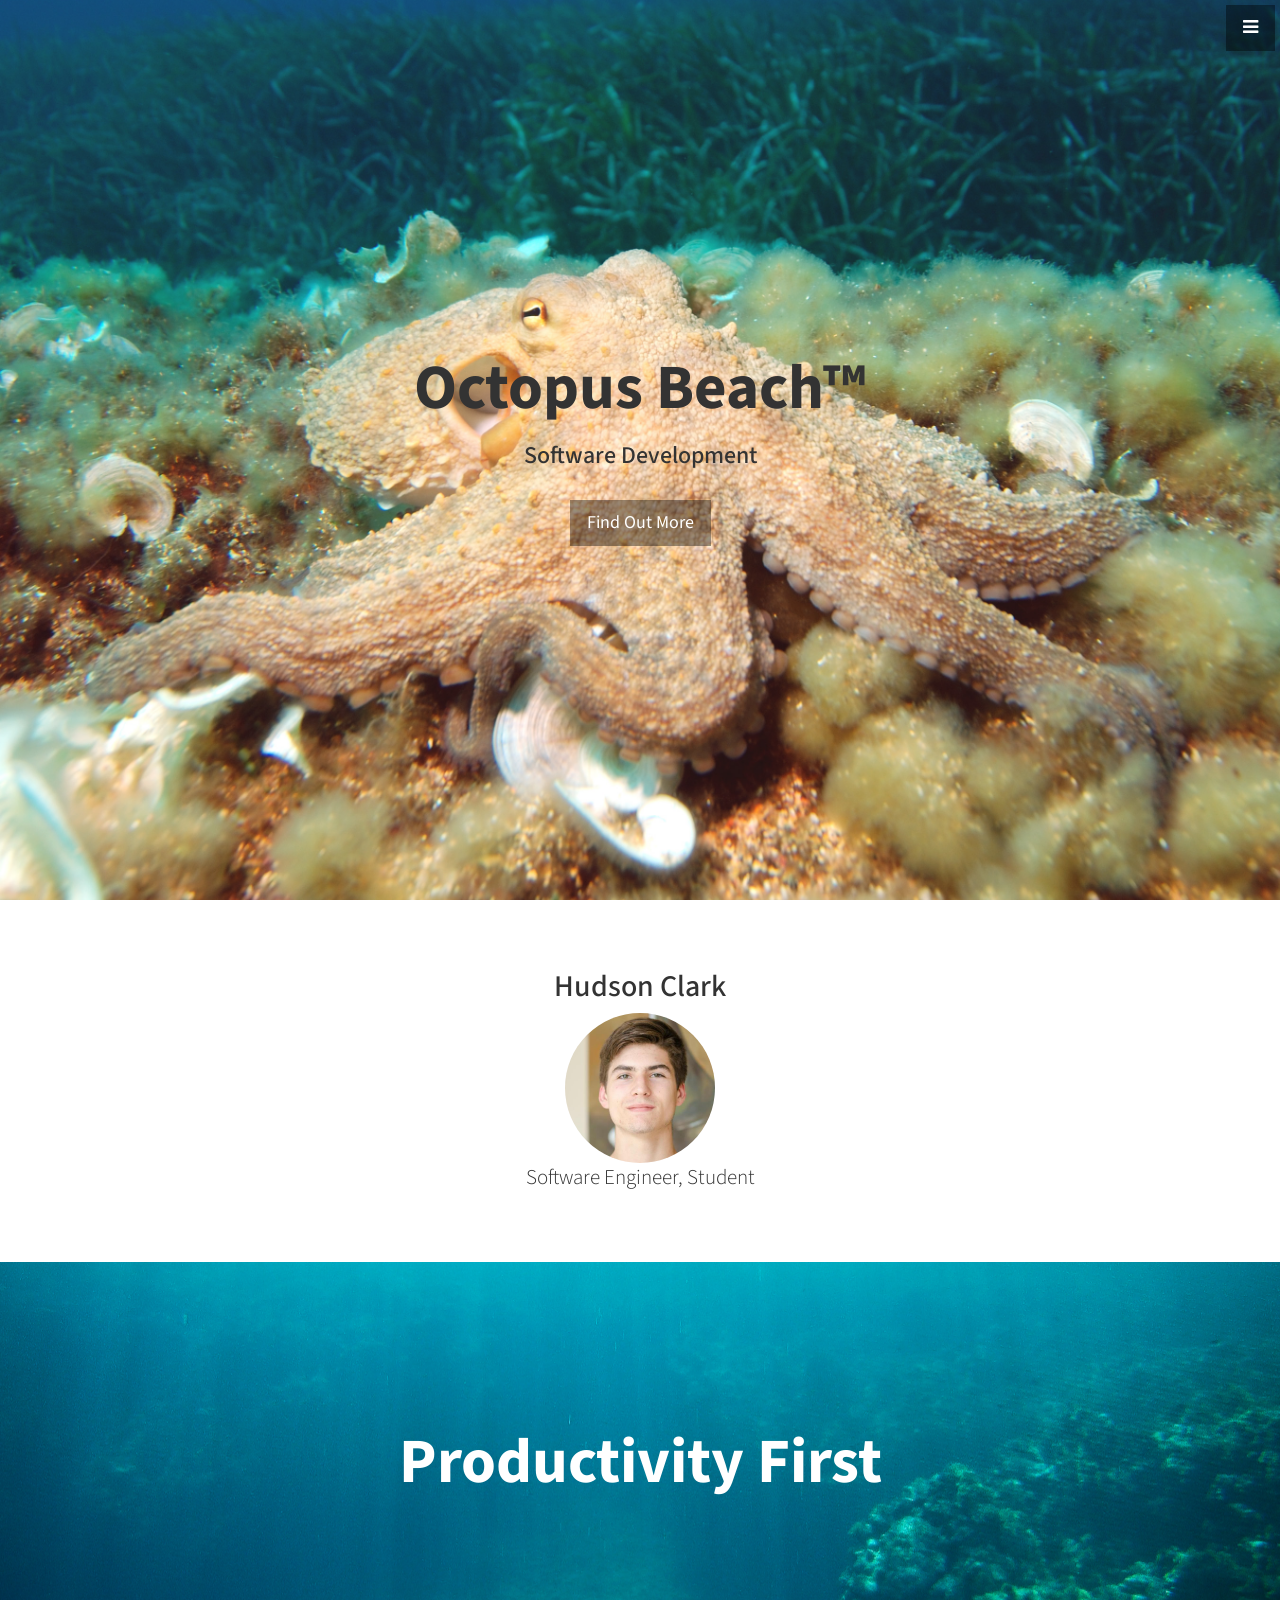
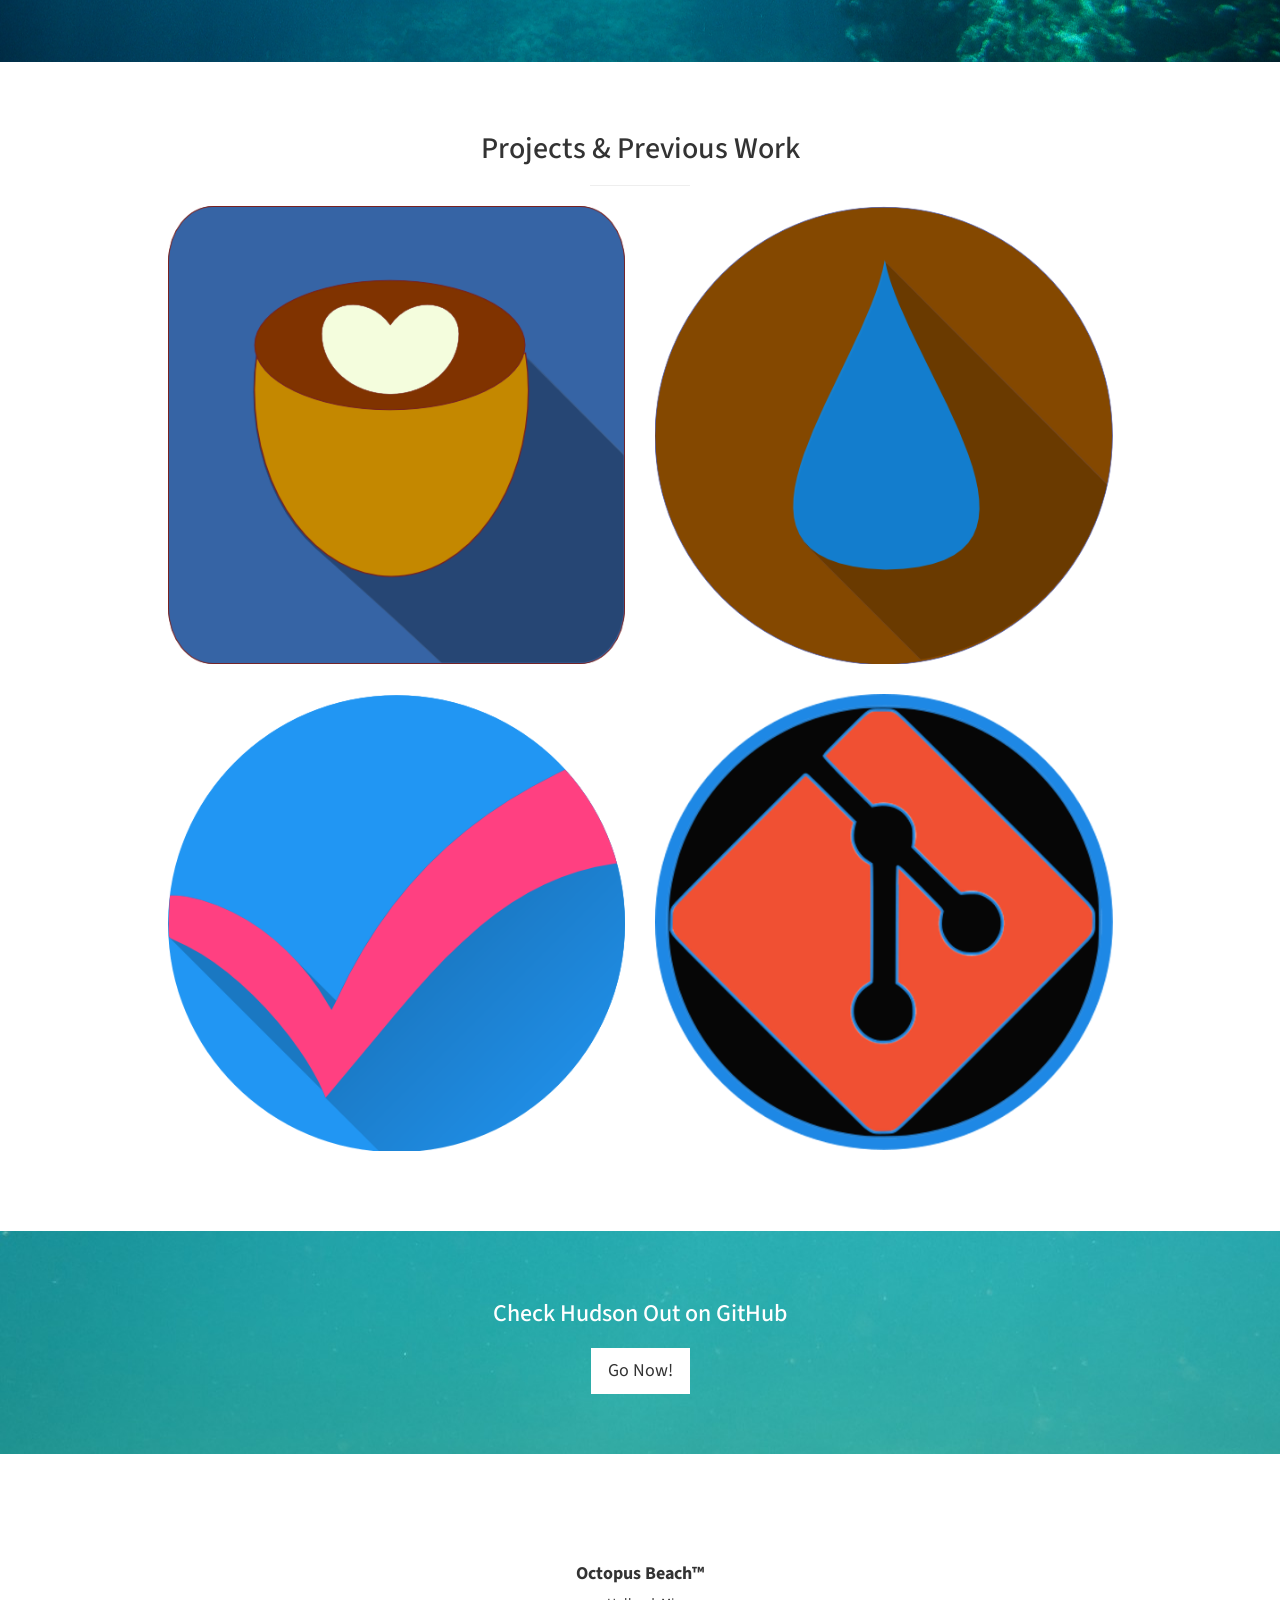
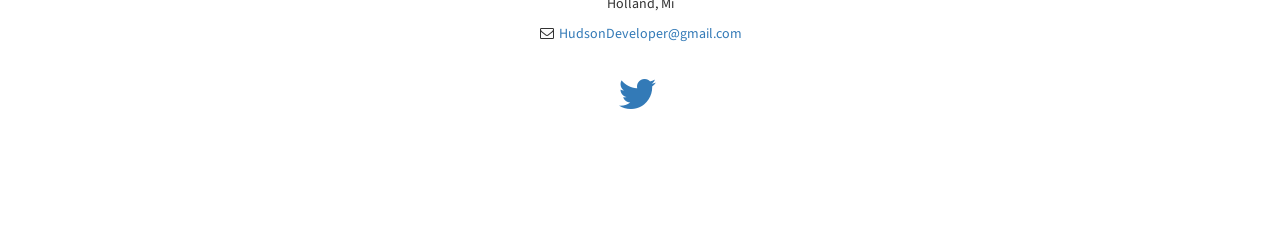
==== commit d5f5ed84: "Added wear for git to projects" ====
--- a/index.html
+++ b/index.html
@@ -114,6 +114,13 @@
                 <div class="portfolio-item">
                   <a href="https://github.com/Hudson49423/restassured">
                     <img class="img-portfolio img-responsive" src="img/restassured.png">
+                  </a>
+                </div>
+              </div>
+              <div class="col-md-6">
+                <div class="portfolio-item">
+                  <a href="https://github.com/Hudson49423/wearforgit">
+                    <img class="img-portfolio img-responsive" src="img/wearforgit.png">
                   </a>
                 </div>
               </div>
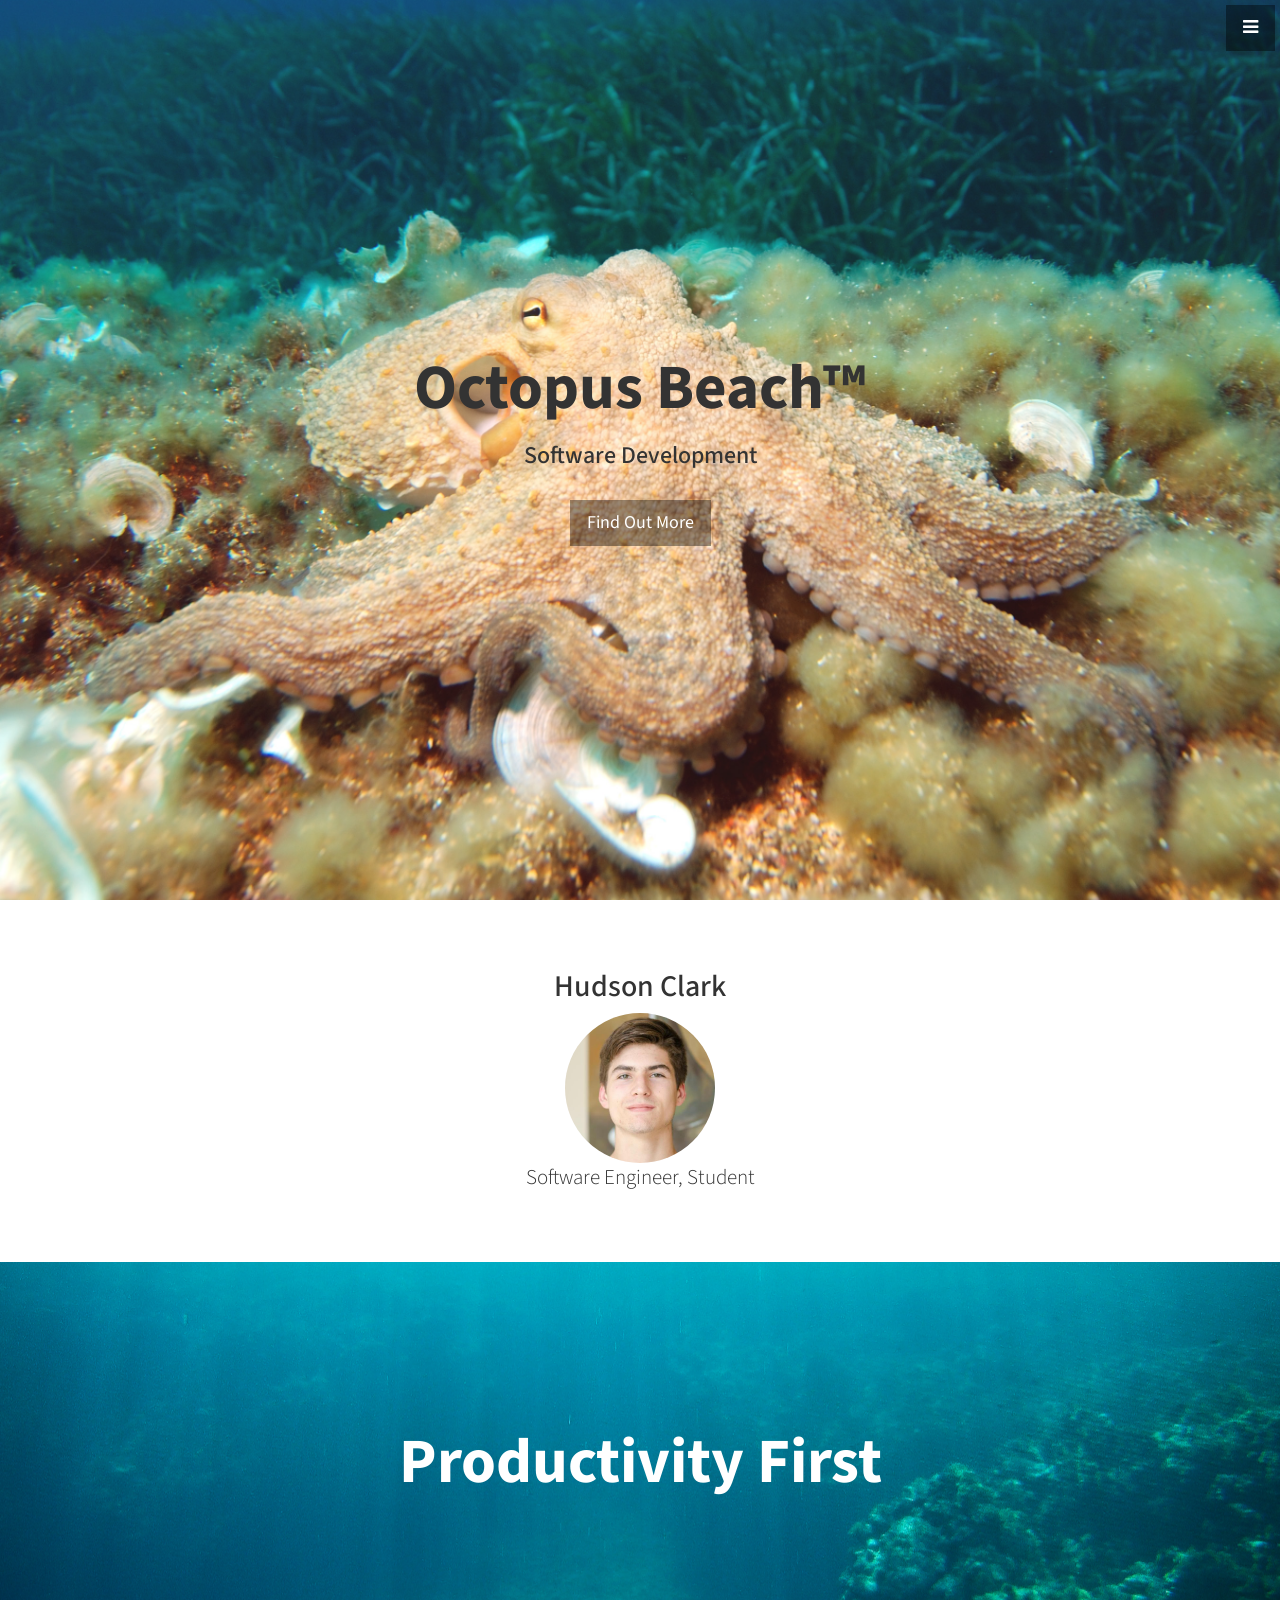
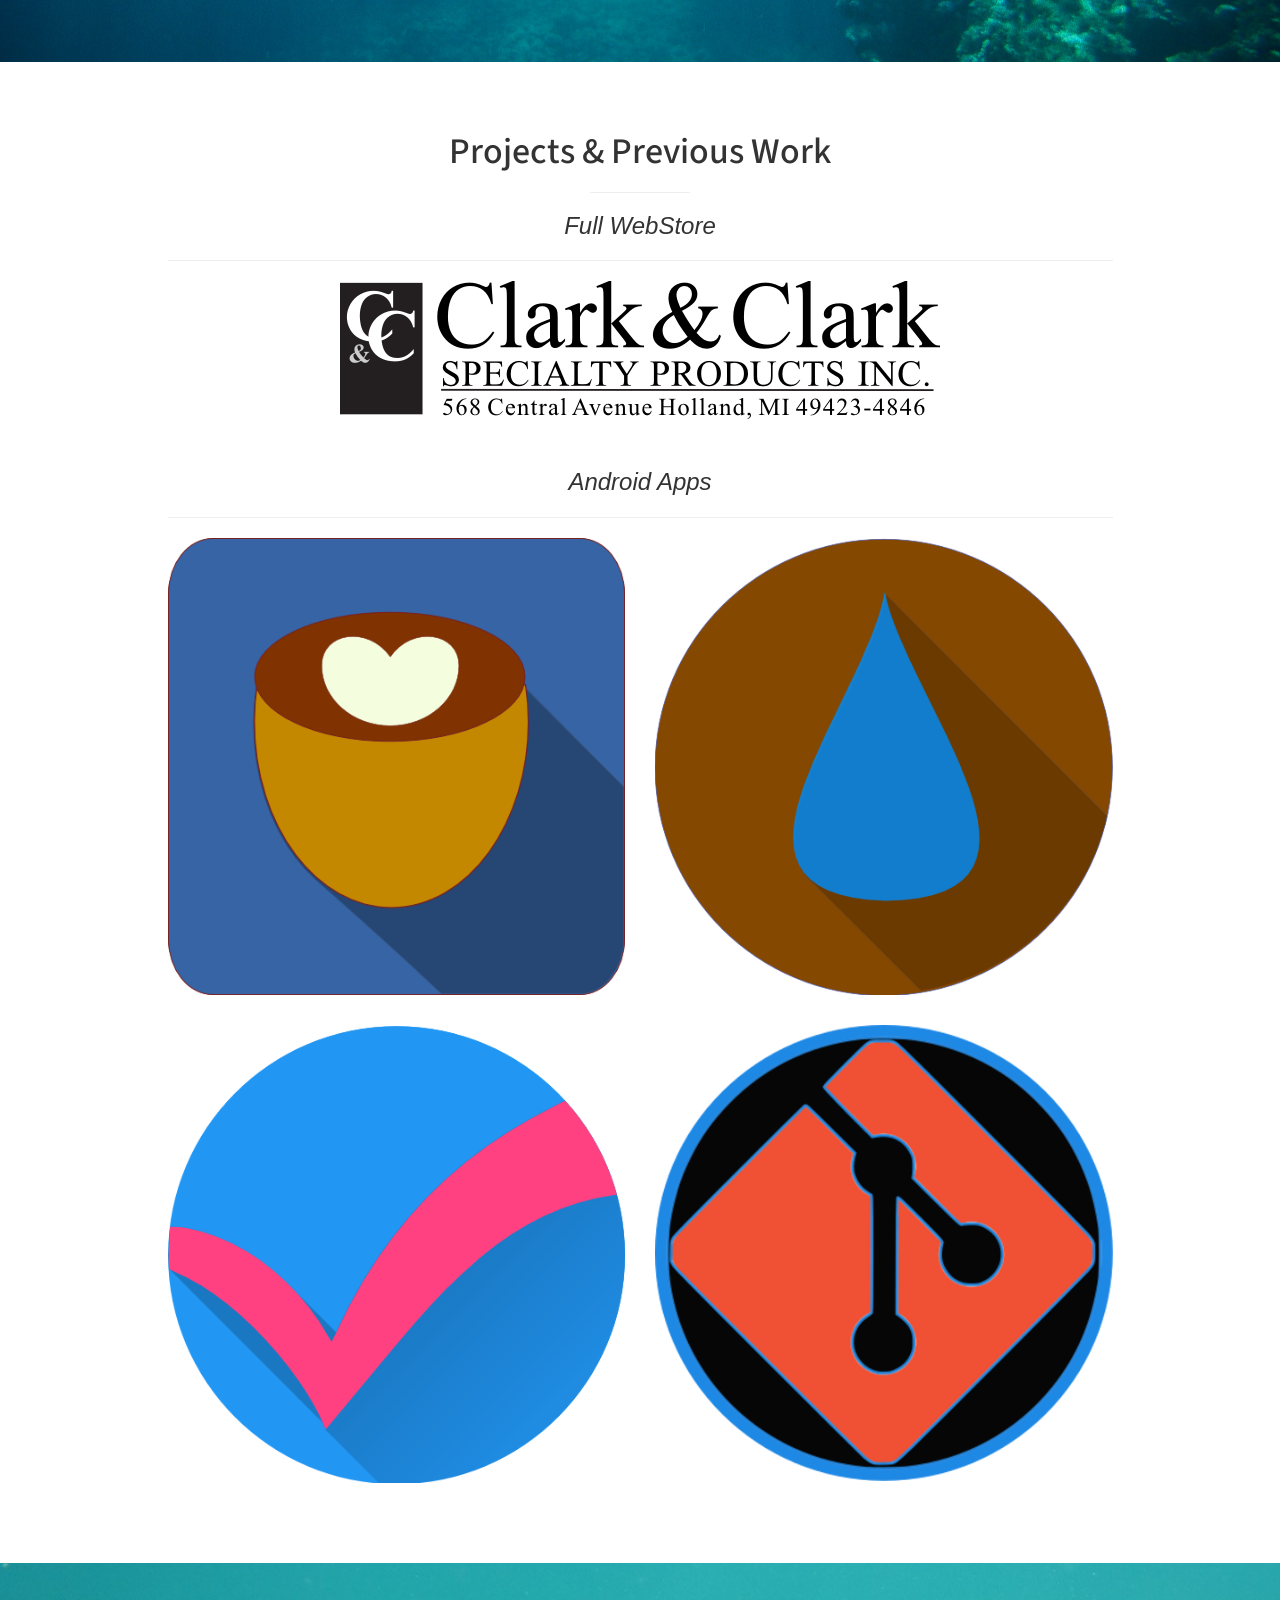
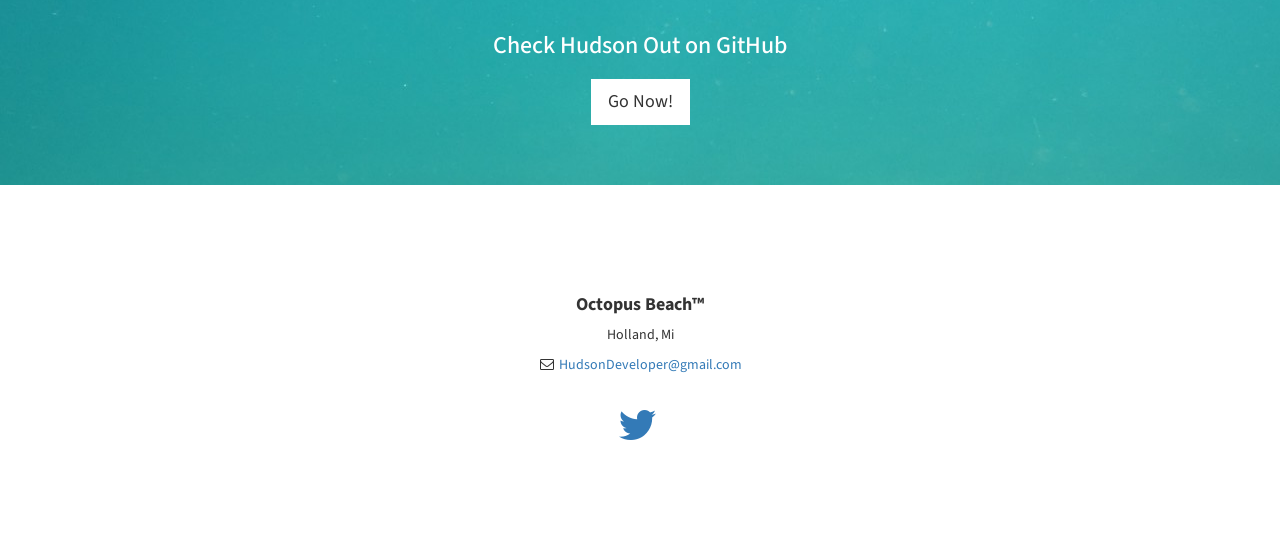
==== commit 3398c998: "Added clark and clark project" ====
--- a/index.html
+++ b/index.html
@@ -93,8 +93,21 @@
       <div class="container">
         <div class="row">
           <div class="col-lg-10 col-lg-offset-1 text-center">
-            <h2>Projects & Previous Work</h2>
+            <h1>Projects & Previous Work</h1>
             <hr class="small">
+            <h3><em>Full WebStore</em></h3>
+            <hr>
+            <div class="row">
+              <div class="center-block">
+                <div class="portfolio-item">
+                  <a href="http://clarkandclarkinc.com">
+                    <img class="img-portfolio img-responsive" src="img/rectangle-logo.png">
+                  </a>
+                </div>
+              </div>
+            </div>
+            <h3><em>Android Apps</em></h3>
+            <hr>
             <div class="row">
               <div class="col-md-6">
                 <div class="portfolio-item">
